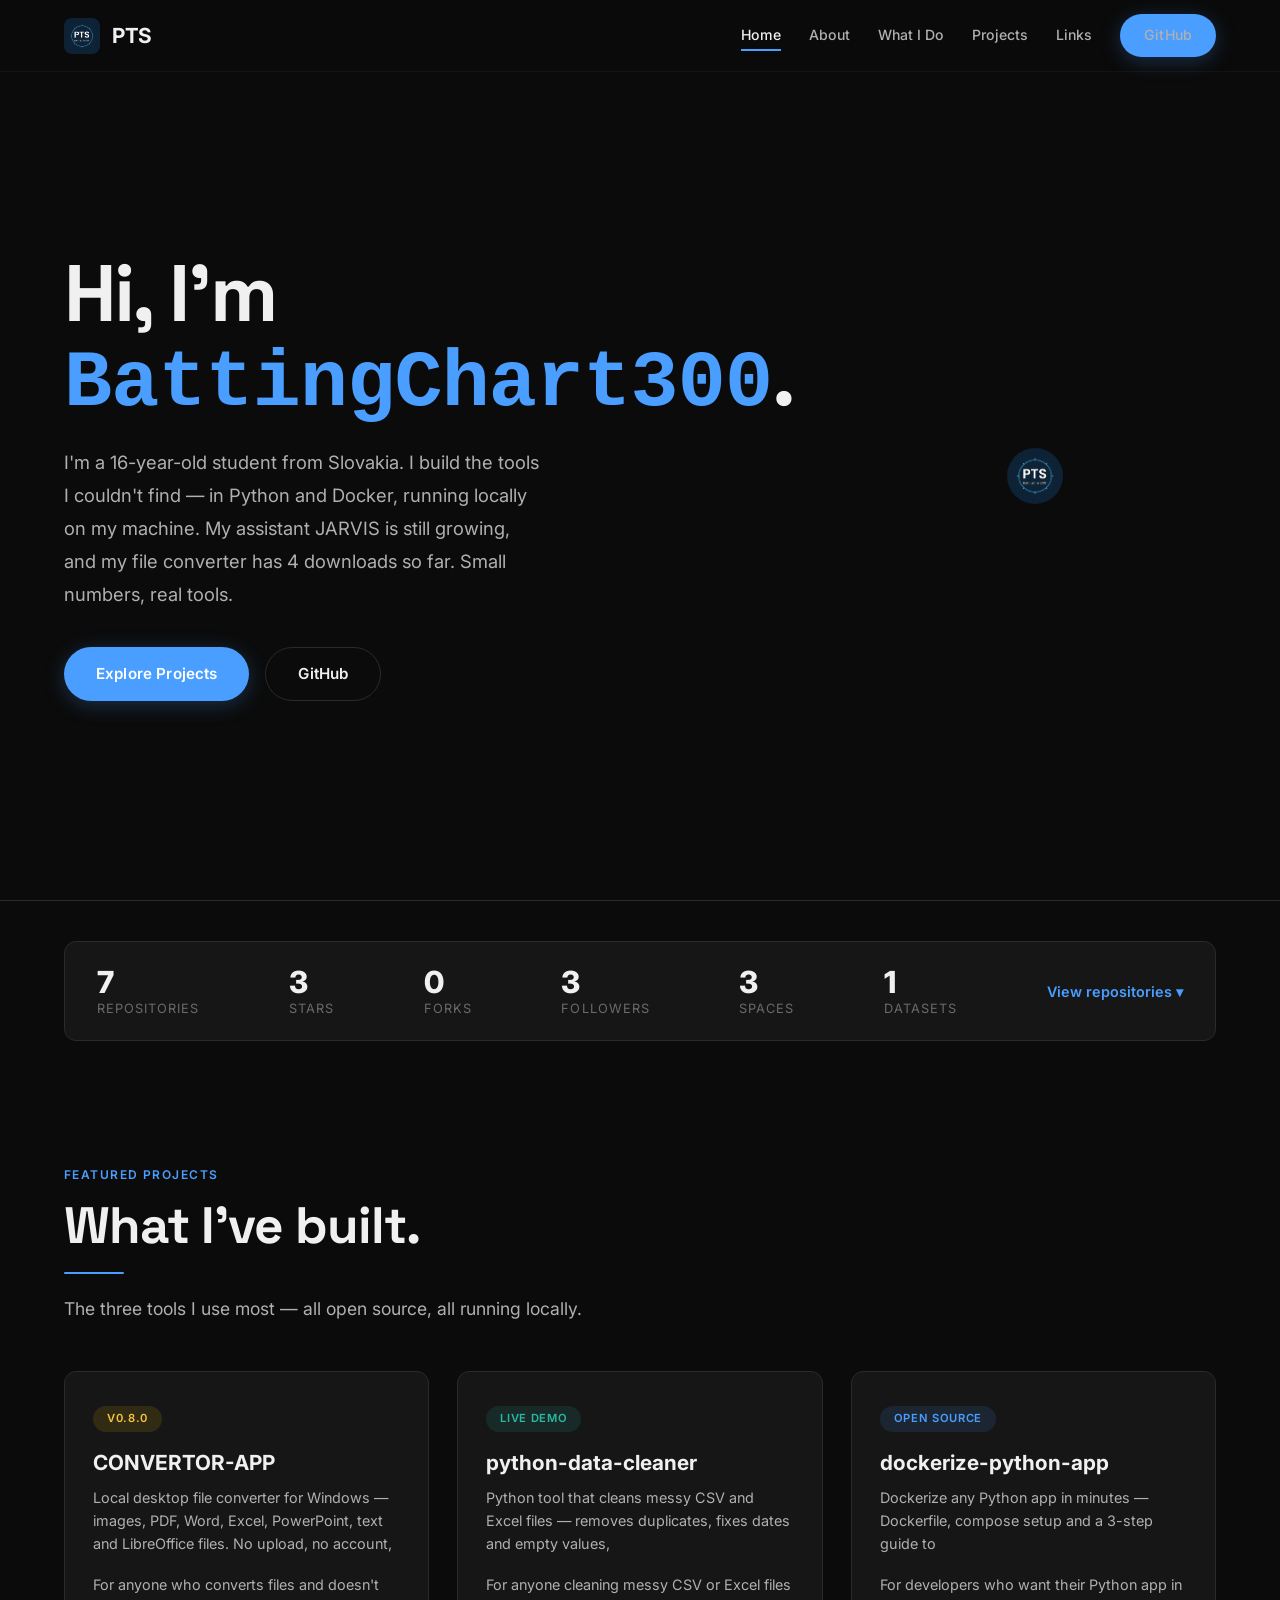
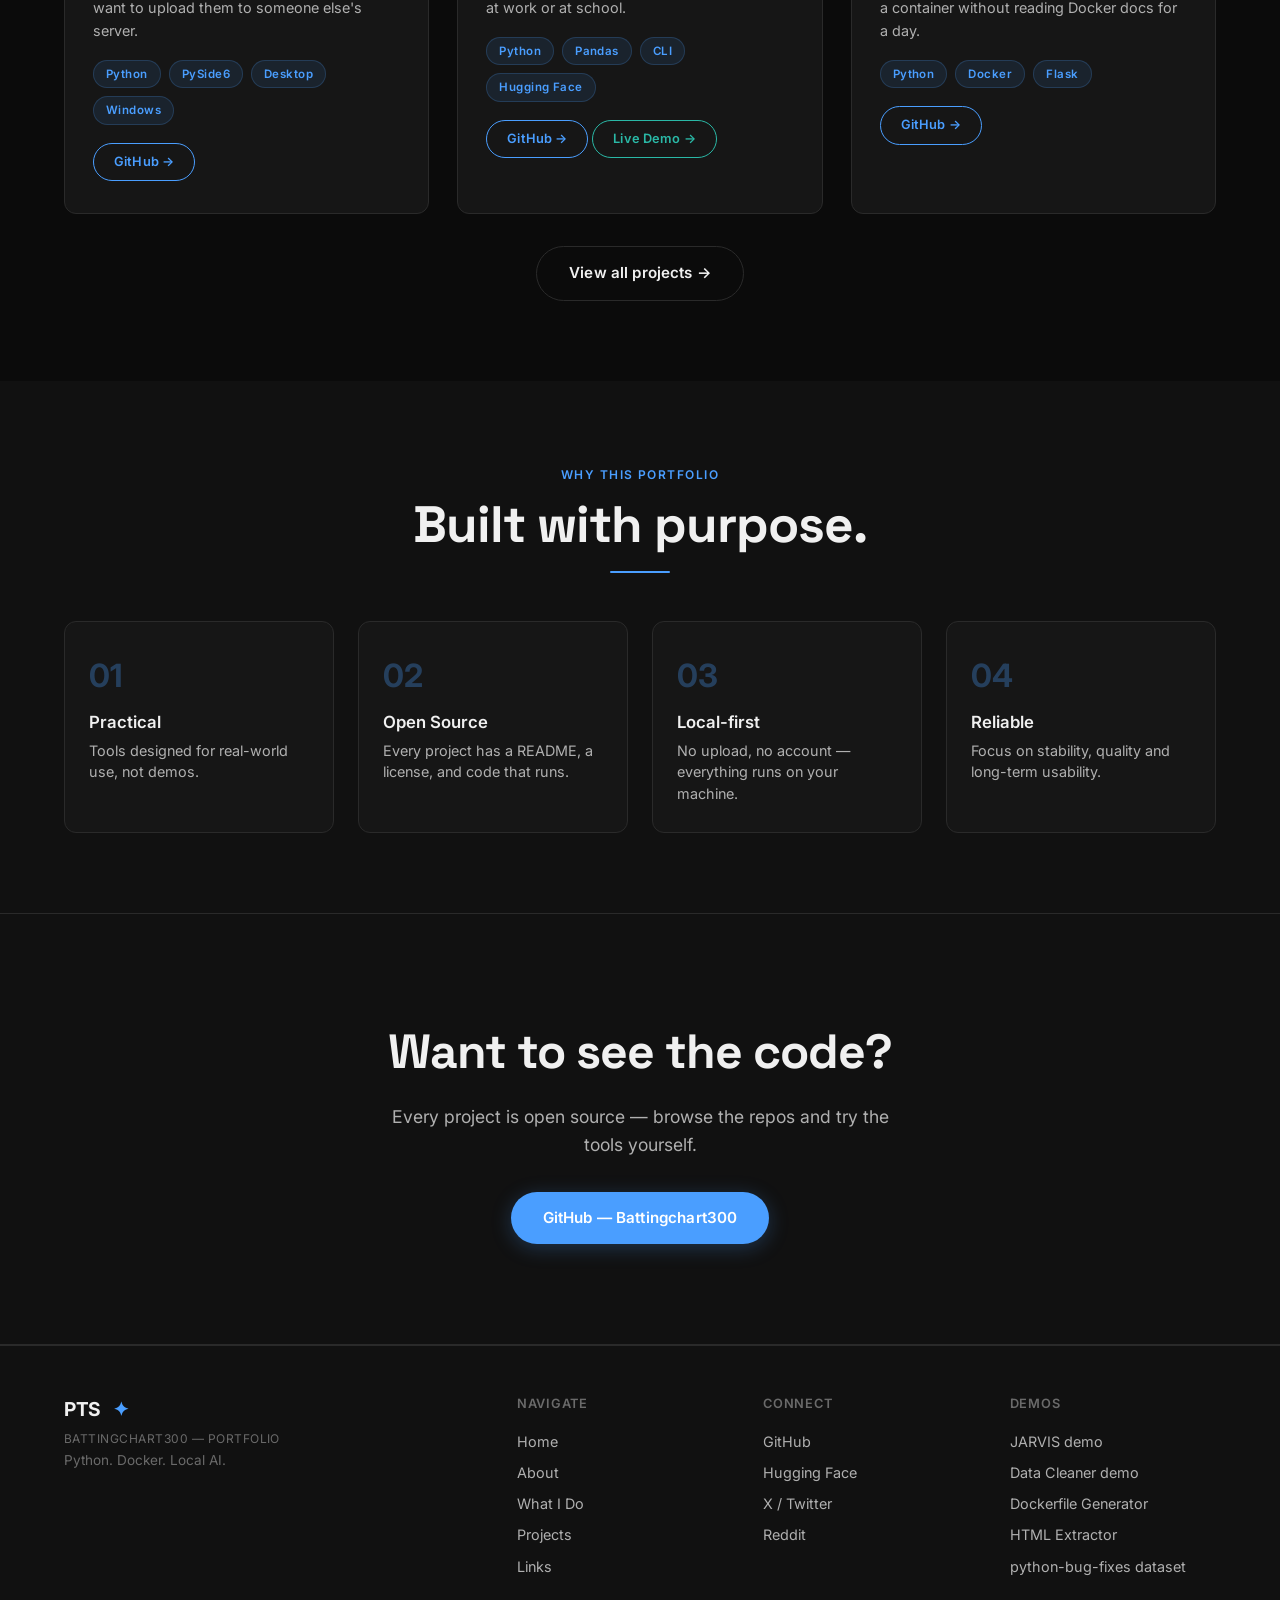
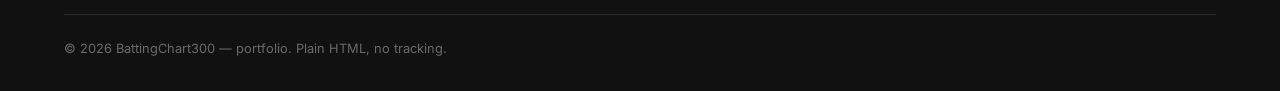
==== index.html @ 26b3bf8f "Responsive fixes: h1 word-wrap, 100svh hero, reduced-motion, noscript reveal fallback, dead CSS clea" ====
<!DOCTYPE html>
<html lang="en">
<head>
    <meta charset="UTF-8" />
    <meta name="viewport" content="width=device-width, initial-scale=1.0" />
    <title>BattingChart300 — Portfolio</title>
    <meta name="description" content="Portfolio of BattingChart300 — 16-year-old student from Slovakia building with Python, Docker and local AI." />
    <meta property="og:title" content="BattingChart300 — Portfolio" />
    <meta property="og:description" content="Portfolio of BattingChart300 — 16-year-old student from Slovakia building with Python, Docker and local AI." />
    <meta property="og:image" content="https://battingchart300.github.io/pts-profile-1000.png" />
    <meta property="og:type" content="website" />
    <meta property="og:url" content="https://battingchart300.github.io/" />
    <link rel="preconnect" href="https://fonts.googleapis.com" />
    <link rel="preconnect" href="https://fonts.gstatic.com" crossorigin />
    <link href="https://fonts.googleapis.com/css2?family=Inter:opsz,wght@14..32,300;14..32,400;14..32,500;14..32,600;14..32,700;14..32,800&family=Space+Grotesk:wght@500;600;700&display=swap" rel="stylesheet" />
    <link rel="stylesheet" href="style.css" />
    <link rel="icon" type="image/png" href="pts-profile-1000.png" />
    <noscript><style>.reveal{opacity:1 !important;transform:none !important}</style></noscript>
</head>
<body>
    <!-- ═══════════ HEADER ═══════════ -->
    <header class="header" id="header">
        <div class="header-inner">
            <a href="index.html" class="logo" aria-label="PTS Home">
                <img src="pts-profile-1000.png" alt="PTS logo" class="logo-img" />
                PTS
            </a>

            <nav class="nav" id="nav" role="navigation" aria-label="Main navigation">
                <a href="index.html" class="active" data-nav>Home</a>
                <a href="about.html" data-nav>About</a>
                <a href="what-i-do.html" data-nav>What I Do</a>
                <a href="projects.html" data-nav>Projects</a>
                <a href="links.html" data-nav>Links</a>
                <a href="https://github.com/Battingchart300" target="_blank" rel="noopener noreferrer" class="btn btn-primary btn-sm nav-cta">GitHub</a>
            </nav>

            <button class="hamburger" id="hamburger" aria-label="Toggle navigation menu" aria-expanded="false">
                <span></span>
                <span></span>
                <span></span>
            </button>
        </div>
    </header>

    <!-- ═══════════ HOME / HERO ═══════════ -->
    <section class="hero" id="home">
        <div class="container hero-grid">
            <div class="hero-content reveal">
                <h1>
                    Hi, I'm <span class="highlight">BattingChart300</span>.
                </h1>
                <p>
                    I'm a 16-year-old student from Slovakia. I build
                    the tools I couldn't find — in Python and Docker, running locally
                    on my machine. My assistant JARVIS is still growing, and my file
                    converter has 4 downloads so far. Small numbers, real tools.
                </p>
                <div class="hero-buttons">
                    <a href="projects.html" class="btn btn-primary">Explore Projects</a>
                    <a href="https://github.com/Battingchart300" target="_blank" rel="noopener noreferrer" class="btn btn-secondary">GitHub</a>
                </div>
            </div>

            <div class="hero-visual reveal reveal-delay-1">
                <img src="pts-profile-1000.png" alt="PTS — BattingChart300 profile picture" class="hero-logo" />
            </div>
        </div>
    </section>

    <!-- ═══════════ GITHUB STATS ═══════════ -->
    <section class="stats-section" id="github-stats">
        <div class="container">
            <button class="stats-strip reveal" id="stats-toggle" aria-expanded="false" aria-controls="stats-table-wrap">
                <span class="stat">
                    <span class="stat-num" id="stat-repos">7</span>
                    <span class="stat-label">Repositories</span>
                </span>
                <span class="stat">
                    <span class="stat-num" id="stat-stars">3</span>
                    <span class="stat-label">Stars</span>
                </span>
                <span class="stat">
                    <span class="stat-num" id="stat-forks">0</span>
                    <span class="stat-label">Forks</span>
                </span>
                <span class="stat">
                    <span class="stat-num" id="stat-followers">3</span>
                    <span class="stat-label">Followers</span>
                </span>
                <span class="stat">
                    <span class="stat-num" id="stat-spaces">3</span>
                    <span class="stat-label">Spaces</span>
                </span>
                <span class="stat">
                    <span class="stat-num" id="stat-datasets">1</span>
                    <span class="stat-label">Datasets</span>
                </span>
                <span class="stats-expand" id="stats-expand-label">View repositories ▾</span>
            </button>

            <div class="stats-table-wrap" id="stats-table-wrap" hidden>
                <table class="stats-table">
                    <thead>
                        <tr>
                            <th>Repository</th>
                            <th>Stars</th>
                            <th>Forks</th>
                            <th>Language</th>
                            <th>Updated</th>
                        </tr>
                    </thead>
                    <tbody id="stats-tbody">
                        <tr>
                            <td><a href="https://github.com/Battingchart300/CONVERTOR-APP" target="_blank" rel="noopener noreferrer">CONVERTOR-APP</a></td>
                            <td>1</td>
                            <td>0</td>
                            <td>Python</td>
                            <td>2026-11-16</td>
                        </tr>
                        <tr>
                            <td><a href="https://github.com/Battingchart300/dockerize-python-app" target="_blank" rel="noopener noreferrer">dockerize-python-app</a></td>
                            <td>1</td>
                            <td>0</td>
                            <td>Python</td>
                            <td>2026-11-12</td>
                        </tr>
                        <tr>
                            <td><a href="https://github.com/Battingchart300/python-data-cleaner" target="_blank" rel="noopener noreferrer">python-data-cleaner</a></td>
                            <td>1</td>
                            <td>0</td>
                            <td>Python</td>
                            <td>2026-11-12</td>
                        </tr>
                        <tr>
                            <td><a href="https://github.com/Battingchart300/Battingchart300" target="_blank" rel="noopener noreferrer">Battingchart300</a></td>
                            <td>0</td>
                            <td>0</td>
                            <td>—</td>
                            <td>2026-11-16</td>
                        </tr>
                        <tr>
                            <td><a href="https://github.com/Battingchart300/Battingchart300.github.io" target="_blank" rel="noopener noreferrer">Battingchart300.github.io</a></td>
                            <td>0</td>
                            <td>0</td>
                            <td>HTML</td>
                            <td>2026-11-16</td>
                        </tr>
                        <tr>
                            <td><a href="https://github.com/Battingchart300/python-automation-scripts" target="_blank" rel="noopener noreferrer">python-automation-scripts</a></td>
                            <td>0</td>
                            <td>0</td>
                            <td>Python</td>
                            <td>2026-11-16</td>
                        </tr>
                        <tr>
                            <td><a href="https://github.com/Battingchart300/python-bug-fixes" target="_blank" rel="noopener noreferrer">python-bug-fixes</a></td>
                            <td>0</td>
                            <td>0</td>
                            <td>—</td>
                            <td>2026-11-16</td>
                        </tr>
                    </tbody>
                </table>
                <p class="stats-note">Live data from GitHub and Hugging Face — refreshed on every visit. <a href="https://github.com/Battingchart300?tab=repositories" target="_blank" rel="noopener noreferrer">See all on GitHub →</a></p>
            </div>
        </div>
    </section>

    <!-- ═══════════ FEATURED PROJECTS ═══════════ -->
    <section id="featured-projects">
        <div class="container">
            <div class="section-header reveal">
                <span class="section-label">Featured Projects</span>
                <h2 class="section-title">What I've built.</h2>
                <div class="section-divider"></div>
                <p class="section-sub">The three tools I use most — all open source, all running locally.</p>
            </div>

            <div class="projects-grid">
                <div class="project-card reveal reveal-delay-1">
                    <span class="badge dev">v0.8.0</span>
                    <h3>CONVERTOR-APP</h3>
                    <p>
                        Local desktop file converter for Windows — images, PDF, Word, Excel,
                        PowerPoint, text and LibreOffice files. No upload, no account,
                                            </p>
                    <p class="project-for">For anyone who converts files and doesn't want to upload them to someone else's server.</p>
                    <div class="tech-tags">
                        <span class="tech-tag">Python</span>
                        <span class="tech-tag">PySide6</span>
                        <span class="tech-tag">Desktop</span>
                        <span class="tech-tag">Windows</span>
                    </div>
                    <a href="https://github.com/Battingchart300/CONVERTOR-APP" target="_blank" rel="noopener noreferrer" class="btn btn-outline-accent btn-sm">GitHub →</a>
                </div>
                <div class="project-card reveal reveal-delay-2">
                    <span class="badge demo">Live Demo</span>
                    <h3>python-data-cleaner</h3>
                    <p>
                        Python tool that cleans messy CSV and Excel files — removes duplicates,
                        fixes dates and empty values,                     </p>
                    <p class="project-for">For anyone cleaning messy CSV or Excel files at work or at school.</p>
                    <div class="tech-tags">
                        <span class="tech-tag">Python</span>
                        <span class="tech-tag">Pandas</span>
                        <span class="tech-tag">CLI</span>
                        <span class="tech-tag">Hugging Face</span>
                    </div>
                    <a href="https://github.com/Battingchart300/python-data-cleaner" target="_blank" rel="noopener noreferrer" class="btn btn-outline-accent btn-sm">GitHub →</a>
                    <a href="https://huggingface.co/spaces/Battingchart300/python-data-cleaner" target="_blank" rel="noopener noreferrer" class="btn btn-demo btn-sm">Live Demo →</a>
                </div>
                <div class="project-card reveal reveal-delay-3">
                    <span class="badge">Open Source</span>
                    <h3>dockerize-python-app</h3>
                    <p>
                        Dockerize any Python app in minutes — Dockerfile, compose setup
                        and a 3-step guide to                     </p>
                    <p class="project-for">For developers who want their Python app in a container without reading Docker docs for a day.</p>
                    <div class="tech-tags">
                        <span class="tech-tag">Python</span>
                        <span class="tech-tag">Docker</span>
                        <span class="tech-tag">Flask</span>
                    </div>
                    <a href="https://github.com/Battingchart300/dockerize-python-app" target="_blank" rel="noopener noreferrer" class="btn btn-outline-accent btn-sm">GitHub →</a>
                </div>
            </div>

            <div class="text-center" style="margin-top: 32px;">
                <a href="projects.html" class="btn btn-secondary reveal">View all projects →</a>
            </div>
        </div>
    </section>


    <!-- ═══════════ WHY THIS PORTFOLIO ═══════════ -->
    <section class="bg-elevated" id="why-pts">
        <div class="container">
            <div class="section-header text-center reveal">
                <span class="section-label">Why This Portfolio</span>
                <h2 class="section-title">Built with purpose.</h2>
                <div class="section-divider mx-auto"></div>
            </div>

            <div class="values-grid">
                <div class="value-item reveal reveal-delay-1">
                    <span class="num">01</span>
                    <h4>Practical</h4>
                    <p>Tools designed for real-world use, not demos.</p>
                </div>
                <div class="value-item reveal reveal-delay-2">
                    <span class="num">02</span>
                    <h4>Open Source</h4>
                    <p>Every project has a README, a license, and code that runs.</p>
                </div>
                <div class="value-item reveal reveal-delay-3">
                    <span class="num">03</span>
                    <h4>Local-first</h4>
                    <p>No upload, no account — everything runs on your machine.</p>
                </div>
                <div class="value-item reveal reveal-delay-4">
                    <span class="num">04</span>
                    <h4>Reliable</h4>
                    <p>Focus on stability, quality and long-term usability.</p>
                </div>
            </div>
        </div>
    </section>

    <!-- ═══════════ CTA ═══════════ -->
    <section class="cta-section">
        <div class="container">
            <div class="cta-inner reveal">
                <h2>Want to see the code?</h2>
                <p>Every project is open source — browse the repos and try the tools yourself.</p>
                <a href="https://github.com/Battingchart300" target="_blank" rel="noopener noreferrer" class="btn btn-primary">GitHub — Battingchart300</a>
            </div>
        </div>
    </section>

    <!-- ═══════════ FOOTER ═══════════ -->
    <footer class="footer">
        <div class="container">
            <div class="footer-grid">
                <div class="footer-brand">
                    <div class="logo">PTS <span>✦</span></div>
                    <div class="full-name">BattingChart300 — Portfolio</div>
                    <div class="tagline">Python. Docker. Local AI.</div>
                </div>
                <div class="footer-col">
                    <h5>Navigate</h5>
                    <a href="index.html">Home</a>
                    <a href="about.html">About</a>
                    <a href="what-i-do.html">What I Do</a>
                    <a href="projects.html">Projects</a>
                    <a href="links.html">Links</a>
                </div>
                <div class="footer-col">
                    <h5>Connect</h5>
                    <a href="https://github.com/Battingchart300" target="_blank" rel="noopener noreferrer">GitHub</a>
                    <a href="https://huggingface.co/Battingchart300" target="_blank" rel="noopener noreferrer">Hugging Face</a>
                    <a href="https://x.com/BattingChart300" target="_blank" rel="noopener noreferrer">X / Twitter</a>
                    <a href="https://www.reddit.com/user/BattingChart300/" target="_blank" rel="noopener noreferrer">Reddit</a>
                </div>
                <div class="footer-col">
                    <h5>Demos</h5>
                    <a href="https://huggingface.co/spaces/Battingchart300/jarvis-PTS-comporatione-demo" target="_blank" rel="noopener noreferrer">JARVIS demo</a>
                    <a href="https://huggingface.co/spaces/Battingchart300/python-data-cleaner" target="_blank" rel="noopener noreferrer">Data Cleaner demo</a>
                    <a href="https://huggingface.co/spaces/Battingchart300/dockerfile-generator" target="_blank" rel="noopener noreferrer">Dockerfile Generator</a>
                    <a href="https://huggingface.co/spaces/Battingchart300/html-extractor" target="_blank" rel="noopener noreferrer">HTML Extractor</a>
                    <a href="https://huggingface.co/datasets/Battingchart300/python-bug-fixes" target="_blank" rel="noopener noreferrer">python-bug-fixes dataset</a>
                </div>
            </div>
            <div class="footer-bottom">
                <span>&copy; 2026 BattingChart300 — portfolio. Plain HTML, no tracking.</span>
            </div>
        </div>
    </footer>

    <script src="script.js"></script>
</body>
</html>
---- style.css ----
/* ───────────── RESET & BASE ───────────── */
*,
*::before,
*::after {
    margin: 0;
    padding: 0;
    box-sizing: border-box;
}

:root {
    --bg-primary: #0b0b0b;
    --bg-secondary: #111111;
    --bg-card: #161616;
    --bg-card-hover: #1c1c1c;
    --bg-elevated: #1e1e1e;
    --border-subtle: #2a2a2a;
    --text-primary: #f0f0f0;
    --text-secondary: #b0b0b0;
    --text-muted: #6a6a6a;
    --accent: #4a9eff;
    --accent-dim: #1a3a6a;
    --accent-demo: #2AB8A6;
    --accent-glow: rgba(74, 158, 255, 0.08);
    --radius: 12px;
    --radius-lg: 20px;
    --transition: 0.35s cubic-bezier(0.25, 0.46, 0.45, 0.94);
    --font: 'Inter', -apple-system, BlinkMacSystemFont, 'Segoe UI', sans-serif;
    --font-display: 'Space Grotesk', 'Inter', -apple-system, BlinkMacSystemFont, 'Segoe UI', sans-serif;
    --font-mono: 'JetBrains Mono', ui-monospace, 'SF Mono', Menlo, Consolas, monospace;
    --max-width: 1200px;
    --header-height: 72px;
}

html {
    scroll-behavior: smooth;
    -webkit-font-smoothing: antialiased;
    -moz-osx-font-smoothing: grayscale;
}

body {
    font-family: var(--font);
    background-color: var(--bg-primary);
    color: var(--text-primary);
    line-height: 1.6;
    overflow-x: hidden;
}

a {
    color: var(--text-primary);
    text-decoration: none;
    transition: color var(--transition);
}

a:hover {
    color: var(--accent);
}

img {
    max-width: 100%;
    display: block;
}

h1,
h2 {
    font-family: var(--font-display);
}

.container {
    max-width: var(--max-width);
    margin: 0 auto;
    padding: 0 24px;
}

/* ───────────── SCROLLBAR ───────────── */
::-webkit-scrollbar {
    width: 6px;
    height: 6px;
}
::-webkit-scrollbar-track {
    background: var(--bg-primary);
}
::-webkit-scrollbar-thumb {
    background: var(--border-subtle);
    border-radius: 10px;
}
::-webkit-scrollbar-thumb:hover {
    background: var(--accent);
}

/* ───────────── UTILITY ───────────── */
.section-label {
    font-size: 0.75rem;
    font-weight: 600;
    letter-spacing: 0.12em;
    text-transform: uppercase;
    color: var(--accent);
    margin-bottom: 12px;
    display: inline-block;
}

.section-title {
    font-size: clamp(2rem, 4vw, 3.2rem);
    font-weight: 700;
    line-height: 1.15;
    letter-spacing: -0.02em;
    margin-bottom: 16px;
}

.section-sub {
    font-size: 1.1rem;
    color: var(--text-secondary);
    max-width: 640px;
    line-height: 1.7;
}

.text-center {
    text-align: center;
}
.mx-auto {
    margin-left: auto;
    margin-right: auto;
}

/* ───────────── BUTTONS ───────────── */
.btn {
    display: inline-flex;
    align-items: center;
    justify-content: center;
    padding: 14px 32px;
    border-radius: 50px;
    font-family: var(--font);
    font-size: 0.95rem;
    font-weight: 600;
    border: none;
    cursor: pointer;
    transition: all var(--transition);
    text-decoration: none;
    gap: 8px;
    letter-spacing: 0.01em;
}

.btn-primary {
    background: var(--accent);
    color: #fff;
    box-shadow: 0 4px 20px rgba(74, 158, 255, 0.25);
}
.btn-primary:hover {
    background: #3a8aee;
    transform: translateY(-2px);
    box-shadow: 0 8px 30px rgba(74, 158, 255, 0.35);
    color: #fff;
}

.btn-secondary {
    background: transparent;
    color: var(--text-primary);
    border: 1.5px solid var(--border-subtle);
}
.btn-secondary:hover {
    background: rgba(255, 255, 255, 0.04);
    border-color: var(--text-secondary);
    transform: translateY(-2px);
    color: var(--text-primary);
}

.btn-demo {
    background: transparent;
    color: var(--accent-demo);
    border: 1.5px solid var(--accent-demo);
}
.btn-demo:hover {
    background: var(--accent-demo);
    color: #fff;
    transform: translateY(-2px);
}
.btn-outline-accent {
    background: transparent;
    color: var(--accent);
    border: 1.5px solid var(--accent);
}
.btn-outline-accent:hover {
    background: var(--accent);
    color: #fff;
    transform: translateY(-2px);
}

.btn-sm {
    padding: 10px 24px;
    font-size: 0.85rem;
}

/* ───────────── HEADER / NAV ───────────── */
.header {
    position: fixed;
    top: 0;
    left: 0;
    width: 100%;
    height: var(--header-height);
    z-index: 1000;
    background: rgba(11, 11, 11, 0.85);
    backdrop-filter: blur(16px) saturate(1.2);
    border-bottom: 1px solid rgba(255, 255, 255, 0.04);
    transition: background var(--transition), border-color var(--transition);
}

.header-inner {
    display: flex;
    align-items: center;
    justify-content: space-between;
    height: 100%;
    max-width: var(--max-width);
    margin: 0 auto;
    padding: 0 24px;
}

.logo {
    display: flex;
    align-items: center;
    gap: 12px;
    font-weight: 700;
    font-size: 1.3rem;
    letter-spacing: -0.02em;
}
.logo span {
    color: var(--accent);
}
.logo-sub {
    font-size: 0.65rem;
    font-weight: 400;
    color: var(--text-muted);
    letter-spacing: 0.06em;
    text-transform: uppercase;
    display: none;
}
@media (min-width: 600px) {
    .logo-sub {
        display: inline;
    }
}

.nav {
    display: flex;
    align-items: center;
    gap: 28px;
}
.nav a {
    font-size: 0.88rem;
    font-weight: 500;
    color: var(--text-secondary);
    transition: color var(--transition);
    position: relative;
}
.nav a::after {
    content: '';
    position: absolute;
    bottom: -4px;
    left: 0;
    width: 0;
    height: 2px;
    background: var(--accent);
    transition: width var(--transition);
}
.nav a:hover {
    color: var(--text-primary);
}
.nav a:hover::after {
    width: 100%;
}
.nav a.active {
    color: var(--text-primary);
}
.nav a.active::after {
    width: 100%;
}

.nav-cta {
    display: none;
}
@media (min-width: 768px) {
    .nav-cta {
        display: inline-flex;
    }
}

.hamburger {
    display: none;
    flex-direction: column;
    gap: 5px;
    background: none;
    border: none;
    cursor: pointer;
    padding: 4px;
}
.hamburger span {
    width: 26px;
    height: 2px;
    background: var(--text-primary);
    border-radius: 4px;
    transition: all var(--transition);
    transform-origin: center;
}
.hamburger.open span:nth-child(1) {
    transform: rotate(45deg) translate(5px, 5px);
}
.hamburger.open span:nth-child(2) {
    opacity: 0;
}
.hamburger.open span:nth-child(3) {
    transform: rotate(-45deg) translate(5px, -5px);
}

@media (max-width: 767px) {
    .hamburger {
        display: flex;
    }
    .nav {
        position: fixed;
        top: var(--header-height);
        left: 0;
        width: 100%;
        flex-direction: column;
        align-items: center;
        gap: 20px;
        padding: 32px 24px 40px;
        background: rgba(11, 11, 11, 0.97);
        backdrop-filter: blur(20px);
        border-bottom: 1px solid var(--border-subtle);
        transform: translateY(-120%);
        transition: transform 0.4s cubic-bezier(0.25, 0.46, 0.45, 0.94);
        pointer-events: none;
    }
    .nav.open {
        transform: translateY(0);
        pointer-events: all;
    }
    .nav a {
        font-size: 1.1rem;
    }
    .nav-cta {
        display: inline-flex;
        margin-top: 8px;
    }
}

/* ───────────── HERO ───────────── */
.hero {
    padding: calc(var(--header-height) + 60px) 0 80px;
    min-height: 100vh;
    min-height: 100svh;
    display: flex;
    align-items: center;
    position: relative;
    overflow: hidden;
}

.hero-grid {
    display: grid;
    grid-template-columns: 1fr 1fr;
    gap: 60px;
    align-items: center;
}

.hero-content h1 {
    font-size: clamp(2.8rem, 7vw, 5rem);
    font-weight: 800;
    line-height: 1.05;
    letter-spacing: -0.03em;
    margin-bottom: 20px;
    overflow-wrap: break-word;
}
.hero-content h1 .highlight {
    color: var(--accent);
    font-family: var(--font-mono);
    letter-spacing: -0.01em;
}
.hero-content p {
    font-size: 1.15rem;
    color: var(--text-secondary);
    max-width: 480px;
    line-height: 1.8;
    margin-bottom: 36px;
}
.hero-buttons {
    display: flex;
    flex-wrap: wrap;
    gap: 16px;
}

.hero-visual {
    display: flex;
    align-items: center;
    justify-content: center;
    position: relative;
}

@media (max-width: 900px) {
    .hero-grid {
        grid-template-columns: 1fr;
        gap: 40px;
    }
    .hero-content {
        text-align: center;
    }
    .hero-content p {
        margin-left: auto;
        margin-right: auto;
    }
    .hero-buttons {
        justify-content: center;
    }
    .hero-visual {
        order: -1;
    }
}

@media (max-width: 480px) {
    .hero {
        padding-top: calc(var(--header-height) + 40px);
        min-height: auto;
    }
    .hero-buttons .btn {
        width: 100%;
        justify-content: center;
    }
}

/* ───────────── SECTIONS COMMON ───────────── */
section {
    padding: 80px 0;
}

.section-header {
    margin-bottom: 48px;
}
.section-header .section-title {
    margin-bottom: 12px;
}

.section-divider {
    width: 60px;
    height: 2px;
    background: var(--accent);
    margin: 16px 0 20px;
    border-radius: 4px;
}
.text-center .section-divider {
    margin: 16px auto 20px;
}

/* ───────────── WHAT WE DO ───────────── */
.services-grid {
    display: grid;
    grid-template-columns: repeat(auto-fit, minmax(240px, 1fr));
    gap: 24px;
}

.service-card {
    background: var(--bg-card);
    border-radius: var(--radius);
    padding: 32px 28px;
    border: 1px solid var(--border-subtle);
    transition: all var(--transition);
    cursor: default;
    position: relative;
    overflow: hidden;
}
.service-card::before {
    content: '';
    position: absolute;
    top: 0;
    left: 0;
    width: 100%;
    height: 2px;
    background: var(--accent);
    opacity: 0;
    transition: opacity var(--transition);
}
.service-card:hover {
    background: var(--bg-card-hover);
    border-color: var(--accent);
    transform: translateY(-4px);
}
.service-card:hover::before {
    opacity: 1;
}

.service-card .icon {
    font-size: 1.8rem;
    margin-bottom: 16px;
    display: block;
}
.service-card h3 {
    font-size: 1.1rem;
    font-weight: 600;
    margin-bottom: 8px;
}
.service-card p {
    font-size: 0.9rem;
    color: var(--text-secondary);
    line-height: 1.6;
    margin-bottom: 16px;
}
.service-card .learn-link {
    font-size: 0.85rem;
    font-weight: 500;
    color: var(--accent);
    display: inline-flex;
    align-items: center;
    gap: 6px;
    transition: gap var(--transition);
}
.service-card .learn-link:hover {
    gap: 12px;
    color: #6ab0ff;
}

/* ───────────── FEATURED PROJECTS ───────────── */
.projects-grid {
    display: grid;
    grid-template-columns: repeat(auto-fit, minmax(280px, 1fr));
    gap: 28px;
}

.project-card {
    background: var(--bg-card);
    border-radius: var(--radius);
    padding: 32px 28px;
    border: 1px solid var(--border-subtle);
    transition: all var(--transition);
    cursor: default;
}
.project-card:hover {
    background: var(--bg-card-hover);
    border-color: rgba(74, 158, 255, 0.2);
    transform: translateY(-4px);
}

.project-card .badge {
    display: inline-block;
    font-size: 0.7rem;
    font-weight: 600;
    letter-spacing: 0.06em;
    text-transform: uppercase;
    padding: 4px 14px;
    border-radius: 50px;
    background: rgba(74, 158, 255, 0.12);
    color: var(--accent);
    margin-bottom: 14px;
}
.project-card .badge.dev {
    background: rgba(255, 193, 7, 0.12);
    color: #f5c542;
}
.project-card .badge.demo {
    background: rgba(42, 184, 166, 0.12);
    color: var(--accent-demo);
}
.project-card h3 {
    font-size: 1.3rem;
    font-weight: 700;
    margin-bottom: 6px;
}
.project-card .project-category {
    font-size: 0.8rem;
    color: var(--text-muted);
    margin-bottom: 10px;
}
.project-card p {
    font-size: 0.9rem;
    color: var(--text-secondary);
    line-height: 1.6;
    margin-bottom: 18px;
}
.project-card .btn {
    padding: 8px 20px;
    font-size: 0.8rem;
}

/* ───────────── WHY PTS ───────────── */
.values-grid {
    display: grid;
    grid-template-columns: repeat(auto-fit, minmax(200px, 1fr));
    gap: 24px;
}

.value-item {
    background: var(--bg-card);
    border-radius: var(--radius);
    padding: 28px 24px;
    border: 1px solid var(--border-subtle);
    transition: all var(--transition);
}
.value-item:hover {
    border-color: rgba(74, 158, 255, 0.15);
    background: var(--bg-card-hover);
}
.value-item .num {
    font-size: 2rem;
    font-weight: 700;
    color: var(--accent);
    opacity: 0.3;
    margin-bottom: 8px;
    display: block;
}
.value-item h4 {
    font-size: 1.05rem;
    font-weight: 600;
    margin-bottom: 4px;
}
.value-item p {
    font-size: 0.9rem;
    color: var(--text-secondary);
    line-height: 1.5;
}

/* ───────────── CTA ───────────── */
.cta-section {
    background: var(--bg-secondary);
    border-top: 1px solid var(--border-subtle);
    border-bottom: 1px solid var(--border-subtle);
}
.cta-inner {
    display: flex;
    flex-direction: column;
    align-items: center;
    text-align: center;
    padding: 20px 0;
}
.cta-inner h2 {
    font-size: clamp(2rem, 4vw, 3rem);
    font-weight: 700;
    letter-spacing: -0.02em;
    margin-bottom: 12px;
}
.cta-inner p {
    font-size: 1.1rem;
    color: var(--text-secondary);
    max-width: 500px;
    margin-bottom: 32px;
}

/* ───────────── ABOUT PAGE ───────────── */
.about-grid {
    display: grid;
    grid-template-columns: 1fr 1fr;
    gap: 48px;
    margin-top: 16px;
}
.about-grid .content p {
    color: var(--text-secondary);
    line-height: 1.8;
    margin-bottom: 16px;
}

.about-values-grid {
    display: grid;
    grid-template-columns: repeat(auto-fit, minmax(140px, 1fr));
    gap: 16px;
    margin-top: 12px;
}
.about-value {
    background: var(--bg-card);
    border-radius: var(--radius);
    padding: 18px 20px;
    border: 1px solid var(--border-subtle);
    text-align: center;
}
.about-value h5 {
    font-size: 0.9rem;
    font-weight: 600;
}
.about-value p {
    font-size: 0.8rem;
    color: var(--text-secondary);
    margin-top: 4px;
}

.team-placeholder {
    display: grid;
    grid-template-columns: repeat(auto-fit, minmax(200px, 1fr));
    gap: 24px;
    margin-top: 20px;
}
.team-card {
    background: var(--bg-card);
    border-radius: var(--radius);
    padding: 24px;
    border: 1px solid var(--border-subtle);
    text-align: center;
}
.team-card .avatar {
    width: 72px;
    height: 72px;
    border-radius: 50%;
    background: var(--bg-elevated);
    border: 2px solid var(--border-subtle);
    margin: 0 auto 12px;
    display: flex;
    align-items: center;
    justify-content: center;
    font-size: 1.8rem;
    font-weight: 300;
    color: var(--text-muted);
}
.team-card h4 {
    font-size: 1rem;
    font-weight: 600;
}
.team-card .role {
    font-size: 0.8rem;
    color: var(--text-muted);
}

@media (max-width: 768px) {
    .about-grid {
        grid-template-columns: 1fr;
        gap: 32px;
    }
}

/* ───────────── SERVICES PAGE ───────────── */
.service-detail-grid {
    display: grid;
    grid-template-columns: 1fr 1fr;
    gap: 28px;
}
.service-detail-card {
    background: var(--bg-card);
    border-radius: var(--radius);
    padding: 32px 28px;
    border: 1px solid var(--border-subtle);
    transition: all var(--transition);
}
.service-detail-card:hover {
    border-color: rgba(74, 158, 255, 0.15);
    background: var(--bg-card-hover);
}
.service-detail-card .icon {
    font-size: 1.6rem;
    margin-bottom: 12px;
    display: block;
}
.service-detail-card h3 {
    font-size: 1.1rem;
    font-weight: 600;
    margin-bottom: 6px;
}
.service-detail-card p {
    font-size: 0.9rem;
    color: var(--text-secondary);
    line-height: 1.6;
    margin-bottom: 12px;
}
.service-detail-card ul {
    list-style: none;
    padding: 0;
    margin-bottom: 18px;
}
.service-detail-card ul li {
    font-size: 0.85rem;
    color: var(--text-secondary);
    padding: 2px 0;
    padding-left: 20px;
    position: relative;
}
.service-detail-card ul li::before {
    content: '▹';
    position: absolute;
    left: 0;
    color: var(--accent);
    font-size: 0.8rem;
}

@media (max-width: 768px) {
    .service-detail-grid {
        grid-template-columns: 1fr;
    }
}

/* ───────────── PROJECTS PAGE ───────────── */
.projects-page-grid {
    display: grid;
    grid-template-columns: repeat(auto-fit, minmax(280px, 1fr));
    gap: 28px;
}

/* ───────────── CONTACT ───────────── */
.contact-section {
    padding: 60px 0 80px;
}
.contact-box {
    max-width: 580px;
    margin: 0 auto;
    background: var(--bg-card);
    border-radius: var(--radius-lg);
    padding: 48px 40px;
    border: 1px solid var(--border-subtle);
    text-align: center;
}
.contact-box .icon-big {
    font-size: 2.8rem;
    margin-bottom: 16px;
    display: block;
}
.contact-box h2 {
    font-size: 1.8rem;
    font-weight: 700;
    margin-bottom: 8px;
}
.contact-box p {
    color: var(--text-secondary);
    margin-bottom: 24px;
    font-size: 1rem;
}
.contact-box .email-display {
    font-size: 1.1rem;
    font-weight: 500;
    color: var(--text-primary);
    padding: 12px 20px;
    background: var(--bg-elevated);
    border-radius: var(--radius);
    border: 1px solid var(--border-subtle);
    display: inline-block;
    margin-bottom: 24px;
    word-break: break-all;
}
.contact-box .btn {
    min-width: 200px;
}

@media (max-width: 480px) {
    .contact-box {
        padding: 32px 20px;
    }
    .contact-box .email-display {
        font-size: 0.9rem;
        padding: 10px 16px;
    }
}

/* ───────────── FOOTER ───────────── */
.footer {
    background: var(--bg-secondary);
    border-top: 1px solid var(--border-subtle);
    padding: 48px 0 32px;
}
.footer-grid {
    display: grid;
    grid-template-columns: 2fr 1fr 1fr 1fr;
    gap: 40px;
    margin-bottom: 32px;
}
.footer-brand .logo {
    font-size: 1.2rem;
    margin-bottom: 4px;
}
.footer-brand .tagline {
    font-size: 0.85rem;
    color: var(--text-muted);
    margin-top: 2px;
}
.footer-brand .full-name {
    font-size: 0.75rem;
    color: var(--text-muted);
    letter-spacing: 0.04em;
    text-transform: uppercase;
    margin-top: 4px;
}
.footer-col h5 {
    font-size: 0.8rem;
    font-weight: 600;
    text-transform: uppercase;
    letter-spacing: 0.06em;
    color: var(--text-muted);
    margin-bottom: 12px;
}
.footer-col a {
    display: block;
    font-size: 0.9rem;
    color: var(--text-secondary);
    padding: 4px 0;
    transition: color var(--transition);
}
.footer-col a:hover {
    color: var(--text-primary);
}
.footer-col .email-link {
    color: var(--accent);
}
.footer-col .email-link:hover {
    color: #6ab0ff;
}

.footer-bottom {
    border-top: 1px solid var(--border-subtle);
    padding-top: 24px;
    display: flex;
    justify-content: space-between;
    align-items: center;
    flex-wrap: wrap;
    gap: 12px;
    font-size: 0.8rem;
    color: var(--text-muted);
}
.footer-bottom .legal-links {
    display: flex;
    gap: 20px;
}
.footer-bottom .legal-links a {
    color: var(--text-muted);
    font-size: 0.75rem;
    transition: color var(--transition);
}
.footer-bottom .legal-links a:hover {
    color: var(--text-secondary);
}

@media (max-width: 768px) {
    .footer-grid {
        grid-template-columns: 1fr 1fr;
        gap: 28px;
    }
    .footer-brand {
        grid-column: 1 / -1;
    }
}
@media (max-width: 480px) {
    .footer-grid {
        grid-template-columns: 1fr;
    }
    .footer-bottom {
        flex-direction: column;
        text-align: center;
    }
    .footer-bottom .legal-links {
        flex-wrap: wrap;
        justify-content: center;
    }
}

/* ───────────── SCROLL REVEAL ───────────── */
.reveal {
    opacity: 0;
    transform: translateY(30px);
    transition: opacity 0.7s ease, transform 0.7s ease;
}
.reveal.visible {
    opacity: 1;
    transform: translateY(0);
}
.reveal-delay-1 {
    transition-delay: 0.08s;
}
.reveal-delay-2 {
    transition-delay: 0.16s;
}
.reveal-delay-3 {
    transition-delay: 0.24s;
}
.reveal-delay-4 {
    transition-delay: 0.32s;
}

/* ───────────── MISC ───────────── */
.bg-elevated {
    background: var(--bg-secondary);
}

.inline-icon {
    display: inline-block;
    margin-right: 6px;
}

/* ───────────── RESPONSIVE FINE-TUNE ───────────── */
@media (max-width: 600px) {
    section {
        padding: 56px 0;
    }
    .section-header {
        margin-bottom: 32px;
    }
    .projects-grid,
    .services-grid,
    .values-grid {
        grid-template-columns: 1fr;
    }
    .projects-page-grid {
        grid-template-columns: 1fr;
    }
    .service-detail-grid {
        grid-template-columns: 1fr;
    }
    .about-values-grid {
        grid-template-columns: 1fr 1fr;
    }
    .team-placeholder {
        grid-template-columns: 1fr;
    }
}
/* ─── PTS profile logo ─── */
.logo-img {
    width: 36px;
    height: 36px;
    border-radius: 8px;
    flex-shrink: 0;
}
.hero-logo {
    width: 56px;
    height: 56px;
    border-radius: 50%;
}
.team-card .avatar-img {
    width: 72px;
    height: 72px;
    border-radius: 50%;
    object-fit: cover;
    margin: 0 auto 12px;
    display: block;
    border: 2px solid var(--border-subtle);
}
/* ───────────── REDUCED MOTION ───────────── */
@media (prefers-reduced-motion: reduce) {
    .reveal {
        opacity: 1;
        transform: none;
        transition: none;
    }
    * {
        animation: none !important;
        transition-duration: 0.01ms !important;
    }
}

/* ───────────── GITHUB STATS ───────────── */
.stats-section {
    padding: 40px 0;
    border-top: 1px solid var(--border-subtle);
}
.stats-strip {
    width: 100%;
    display: flex;
    align-items: center;
    justify-content: space-between;
    flex-wrap: wrap;
    gap: 16px 32px;
    background: var(--bg-card);
    border: 1px solid var(--border-subtle);
    border-radius: var(--radius);
    padding: 24px 32px;
    cursor: pointer;
    font-family: var(--font);
    color: var(--text-primary);
    transition: border-color var(--transition), background var(--transition);
}
.stats-strip:hover {
    border-color: rgba(74, 158, 255, 0.35);
    background: var(--bg-card-hover);
}
.stats-strip .stat {
    display: flex;
    flex-direction: column;
    align-items: flex-start;
    gap: 2px;
}
.stat-num {
    font-size: 1.9rem;
    font-weight: 800;
    line-height: 1.1;
    letter-spacing: -0.02em;
}
.stat-label {
    font-size: 0.8rem;
    color: var(--text-muted);
    text-transform: uppercase;
    letter-spacing: 0.08em;
}
.stats-expand {
    font-size: 0.9rem;
    font-weight: 600;
    color: var(--accent);
    white-space: nowrap;
}
.stats-table-wrap {
    margin-top: 16px;
    background: var(--bg-card);
    border: 1px solid var(--border-subtle);
    border-radius: var(--radius);
    overflow-x: auto;
}
.stats-table {
    width: 100%;
    border-collapse: collapse;
    font-size: 0.92rem;
}
.stats-table th,
.stats-table td {
    padding: 12px 20px;
    text-align: left;
    border-bottom: 1px solid var(--border-subtle);
    white-space: nowrap;
}
.stats-table th {
    font-size: 0.75rem;
    text-transform: uppercase;
    letter-spacing: 0.08em;
    color: var(--text-muted);
}
.stats-table tbody tr:last-child td {
    border-bottom: none;
}
.stats-table tbody tr {
    transition: background var(--transition);
}
.stats-table tbody tr:hover {
    background: var(--bg-card-hover);
}
.stats-table td a {
    font-weight: 600;
}
.stats-note {
    padding: 14px 20px;
    font-size: 0.82rem;
    color: var(--text-muted);
    border-top: 1px solid var(--border-subtle);
}
.stats-note a {
    color: var(--accent);
}
@media (max-width: 600px) {
    .stats-strip {
        padding: 20px;
    }
    .stat-num {
        font-size: 1.5rem;
    }
}

/* ───────────── TECH TAGS ───────────── */
.tech-tags {
    display: flex;
    flex-wrap: wrap;
    gap: 8px;
    margin-bottom: 18px;
}
.tech-tag {
    font-size: 0.72rem;
    font-weight: 600;
    letter-spacing: 0.04em;
    padding: 4px 12px;
    border-radius: 50px;
    background: rgba(74, 158, 255, 0.1);
    color: var(--accent);
    border: 1px solid rgba(74, 158, 255, 0.2);
}
.project-for {
    font-size: 0.92rem;
    color: var(--text-muted);
    margin-bottom: 12px;
}
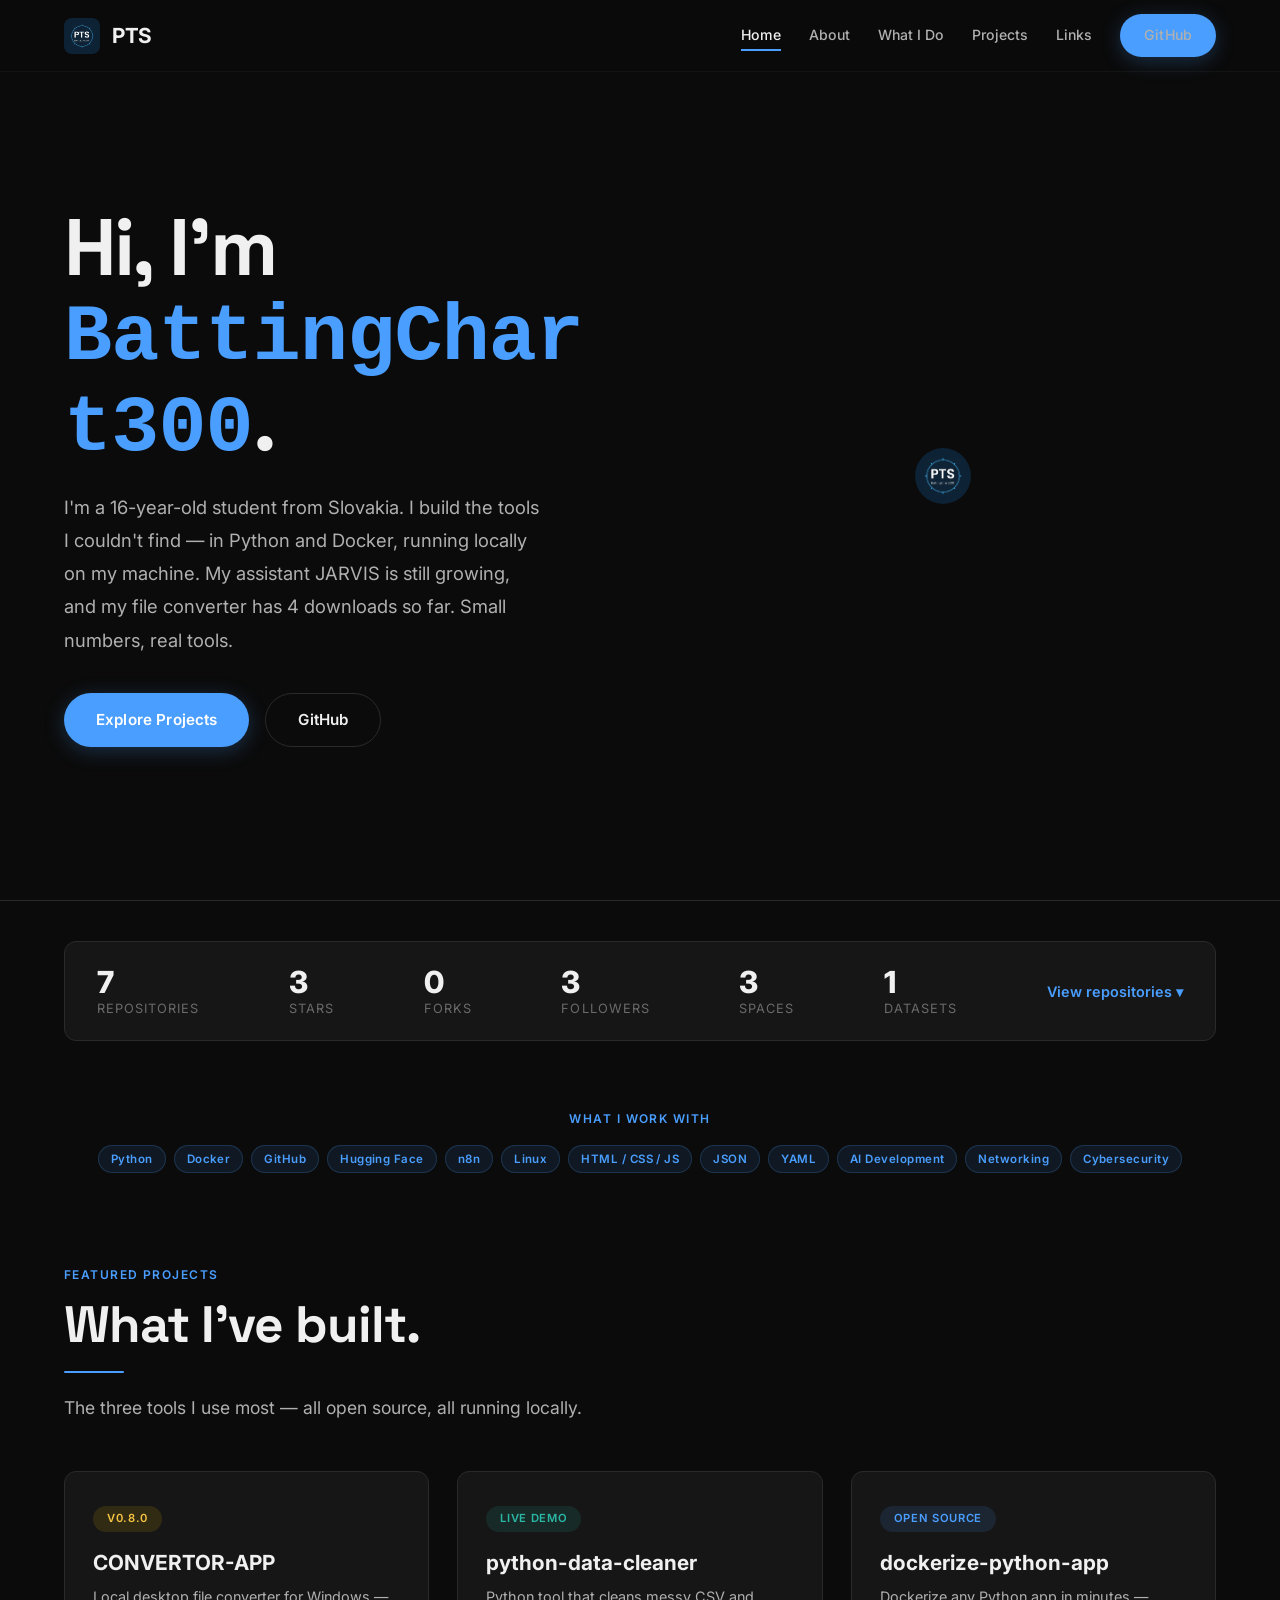
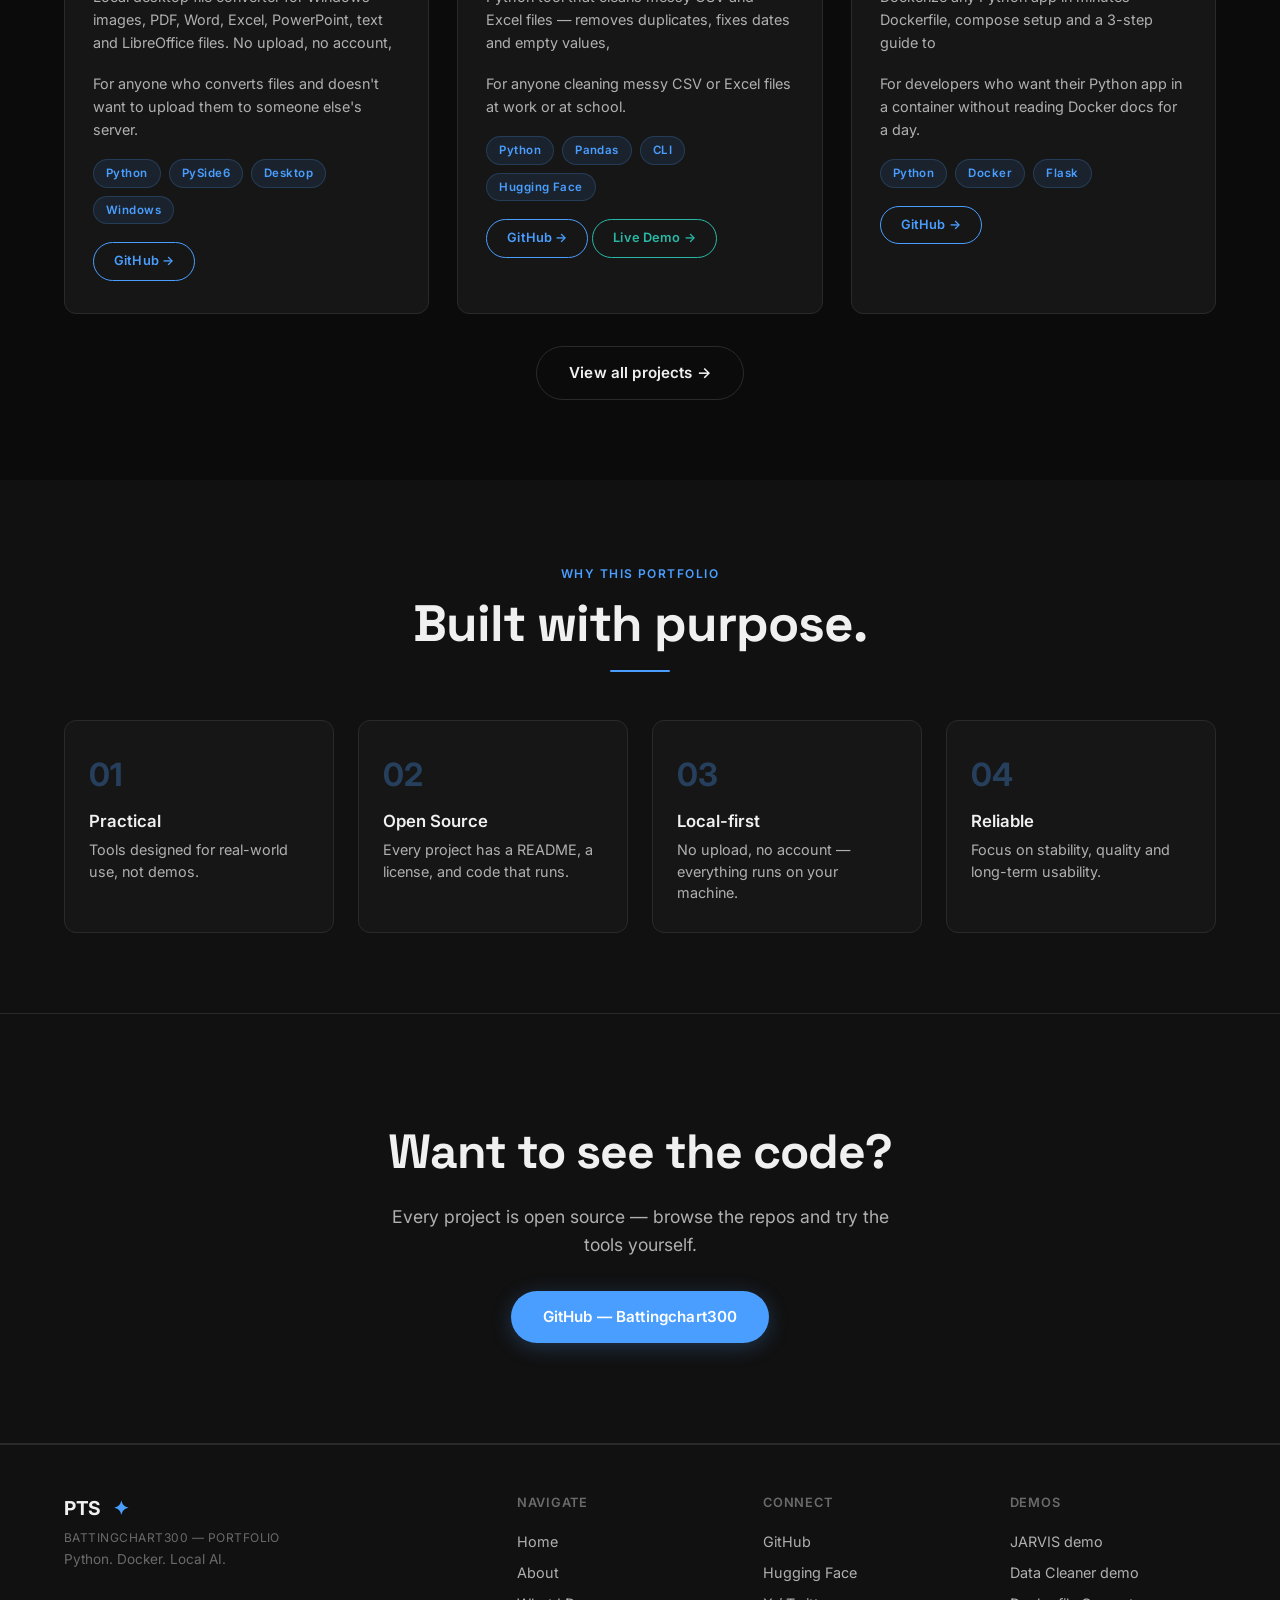
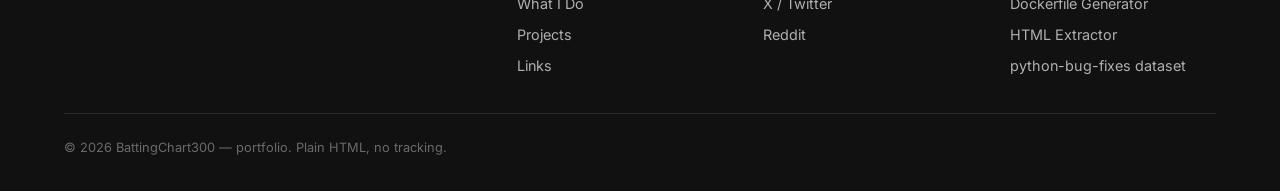
==== commit 380586de: "Add skills strip to Home" ====
--- a/index.html
+++ b/index.html
@@ -167,6 +167,29 @@
         </div>
     </section>
 
+    <!-- ═══════════ SKILLS ═══════════ -->
+    <section id="skills">
+        <div class="container">
+            <div class="skills-strip reveal">
+                <span class="section-label">What I work with</span>
+                <div class="tech-tags skills-tags">
+                    <span class="tech-tag">Python</span>
+                    <span class="tech-tag">Docker</span>
+                    <span class="tech-tag">GitHub</span>
+                    <span class="tech-tag">Hugging Face</span>
+                    <span class="tech-tag">n8n</span>
+                    <span class="tech-tag">Linux</span>
+                    <span class="tech-tag">HTML / CSS / JS</span>
+                    <span class="tech-tag">JSON</span>
+                    <span class="tech-tag">YAML</span>
+                    <span class="tech-tag">AI Development</span>
+                    <span class="tech-tag">Networking</span>
+                    <span class="tech-tag">Cybersecurity</span>
+                </div>
+            </div>
+        </div>
+    </section>
+
     <!-- ═══════════ FEATURED PROJECTS ═══════════ -->
     <section id="featured-projects">
         <div class="container">
--- a/style.css
+++ b/style.css
@@ -366,7 +366,7 @@
     line-height: 1.05;
     letter-spacing: -0.03em;
     margin-bottom: 20px;
-    overflow-wrap: break-word;
+    overflow-wrap: anywhere;
 }
 .hero-content h1 .highlight {
     color: var(--accent);
@@ -395,7 +395,7 @@
 
 @media (max-width: 900px) {
     .hero-grid {
-        grid-template-columns: 1fr;
+        grid-template-columns: minmax(0, 1fr);
         gap: 40px;
     }
     .hero-content {
@@ -417,6 +417,9 @@
     .hero {
         padding-top: calc(var(--header-height) + 40px);
         min-height: auto;
+    }
+    .hero-content h1 {
+        font-size: clamp(1.9rem, 9vw, 2.8rem);
     }
     .hero-buttons .btn {
         width: 100%;
@@ -1152,6 +1155,21 @@
     color: var(--accent);
     border: 1px solid rgba(74, 158, 255, 0.2);
 }
+/* Skills strip (Home) */
+#skills {
+    padding: 28px 0 8px;
+}
+.skills-strip {
+    text-align: center;
+}
+.skills-strip .section-label {
+    display: block;
+    margin-bottom: 16px;
+}
+.skills-tags {
+    justify-content: center;
+    margin-bottom: 0;
+}
 .project-for {
     font-size: 0.92rem;
     color: var(--text-muted);
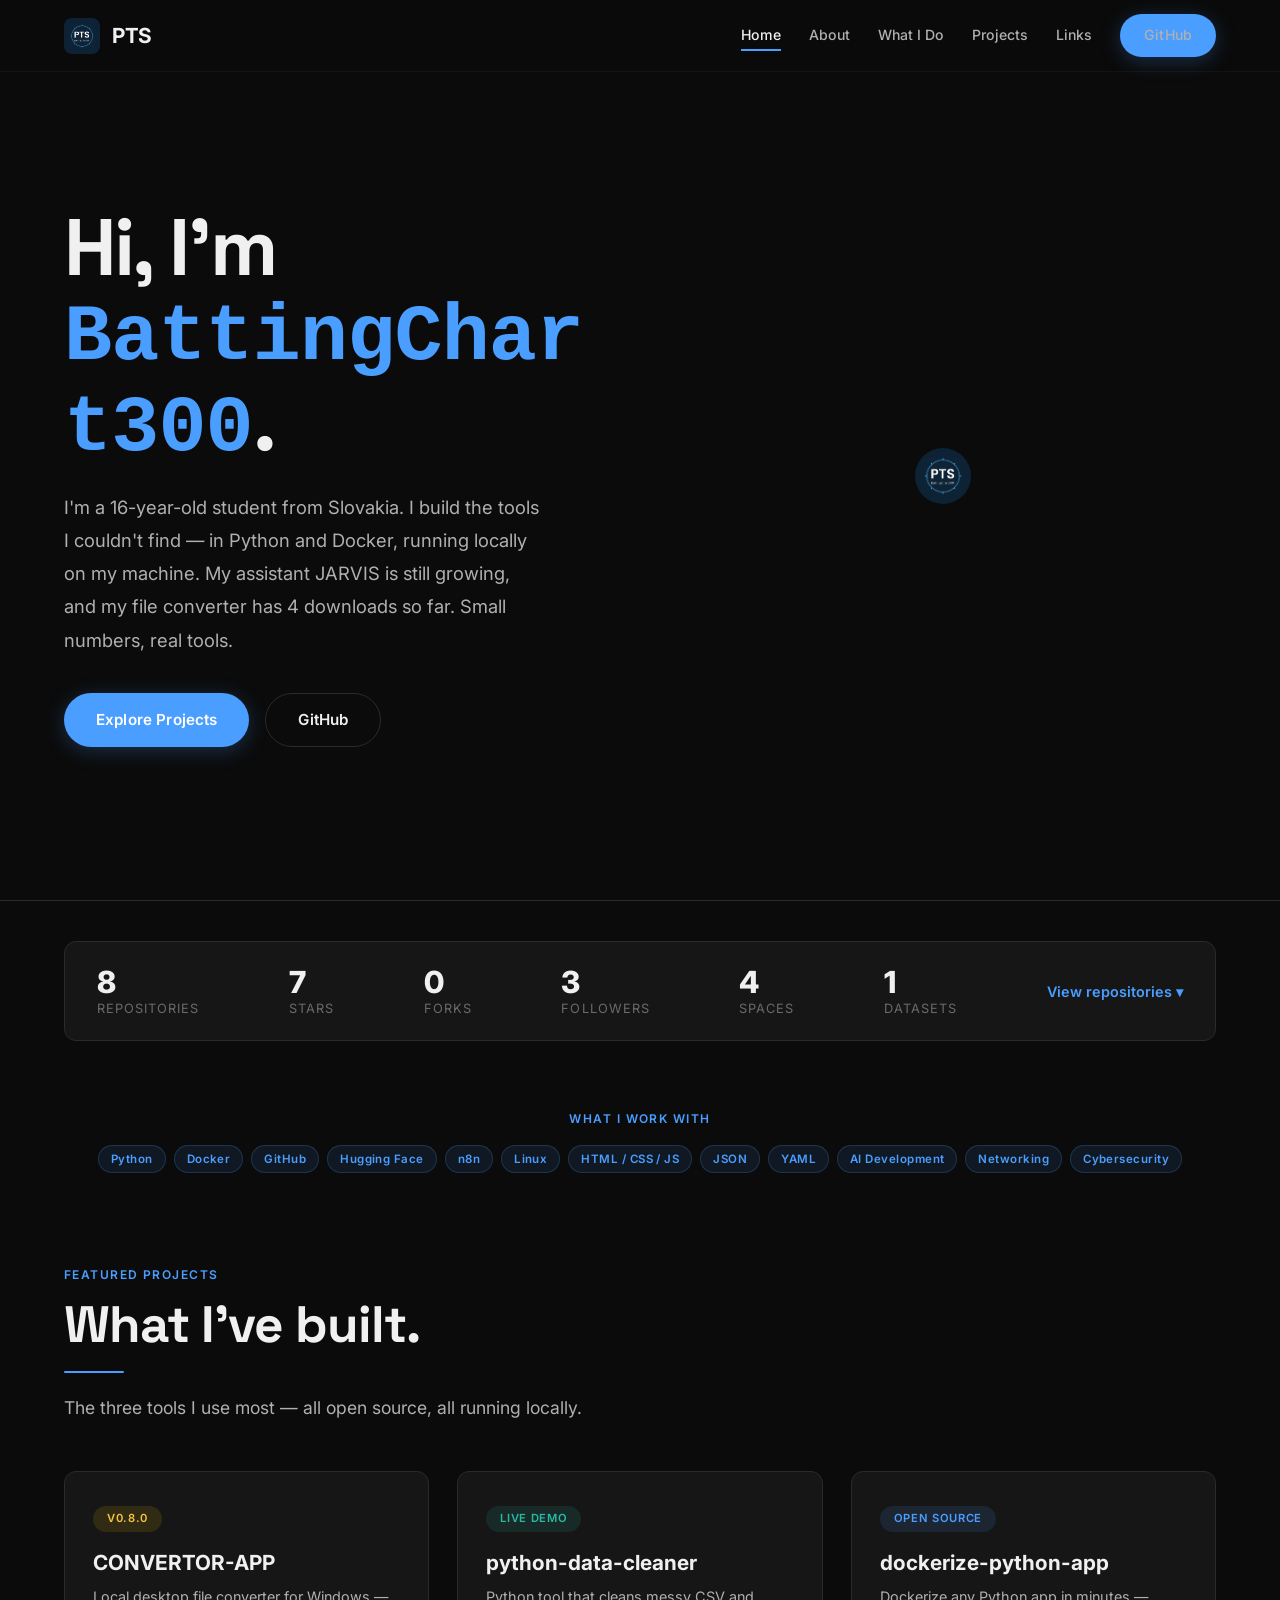
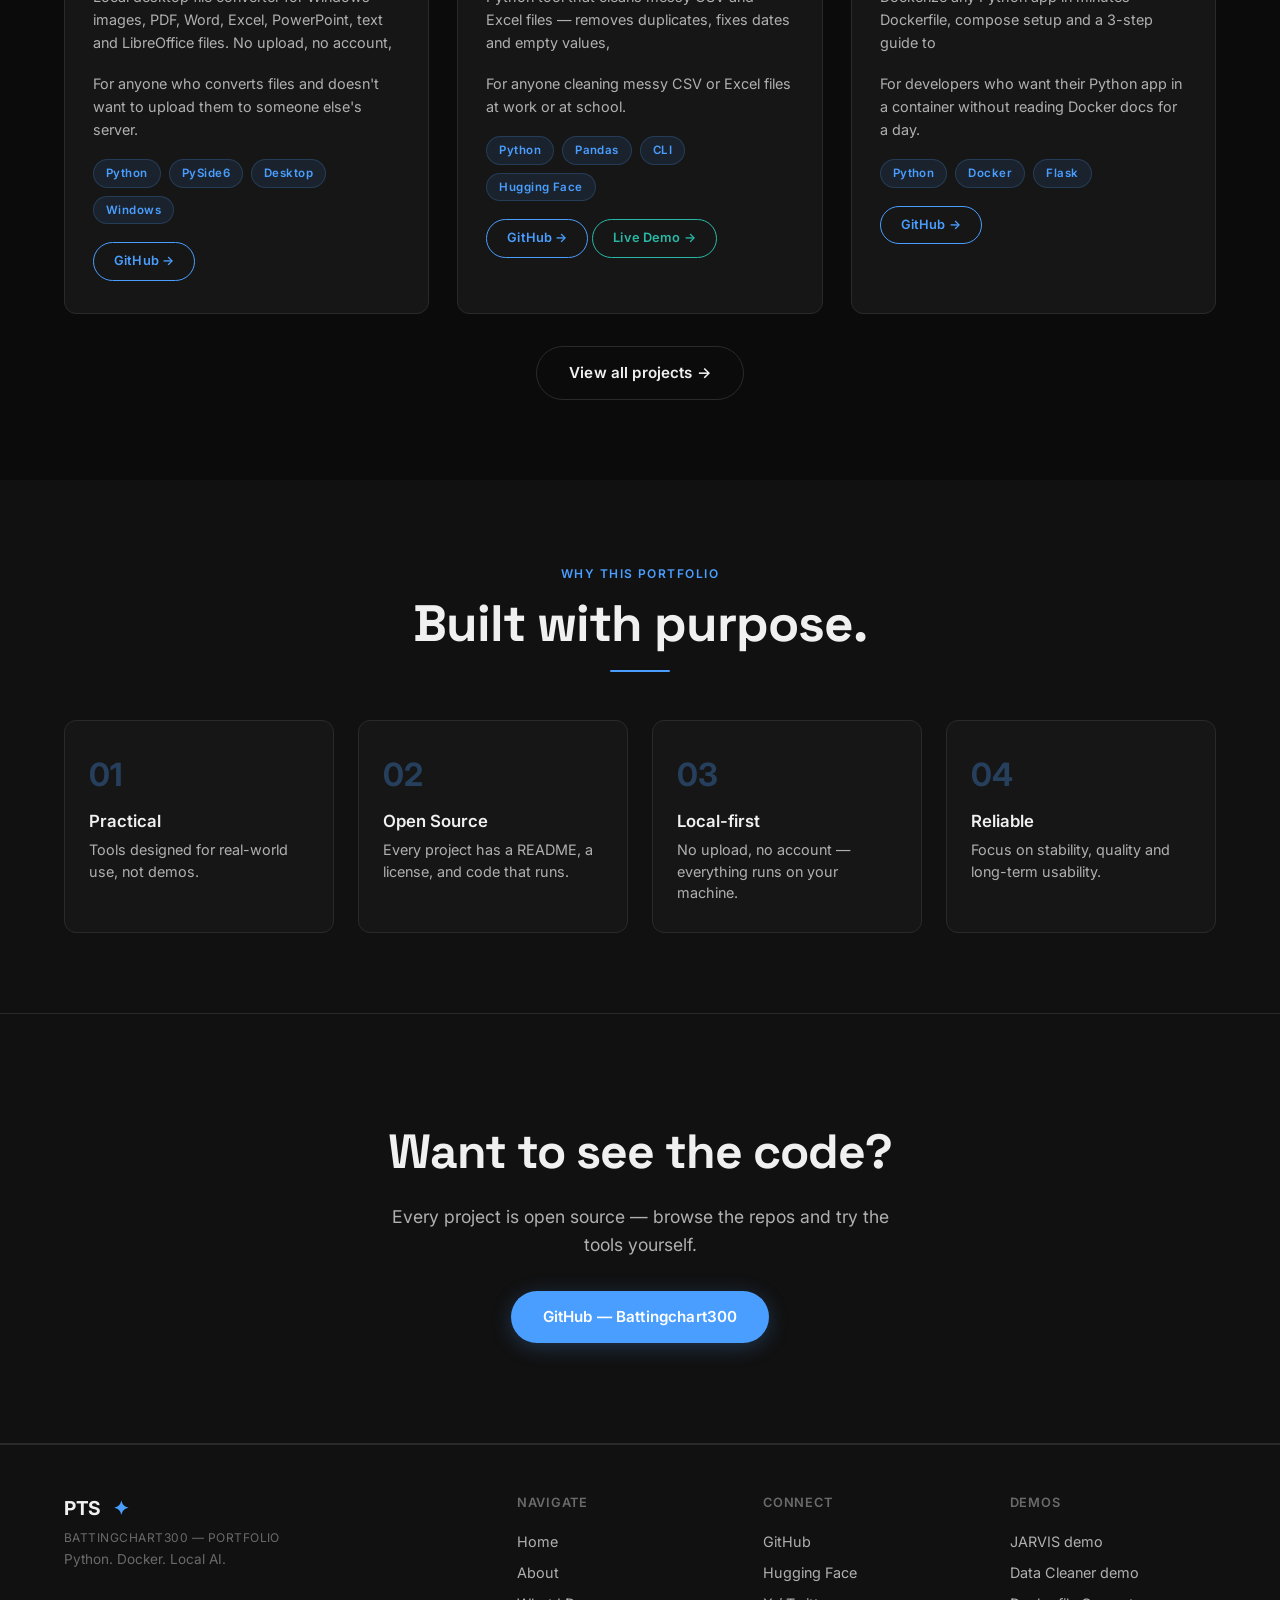
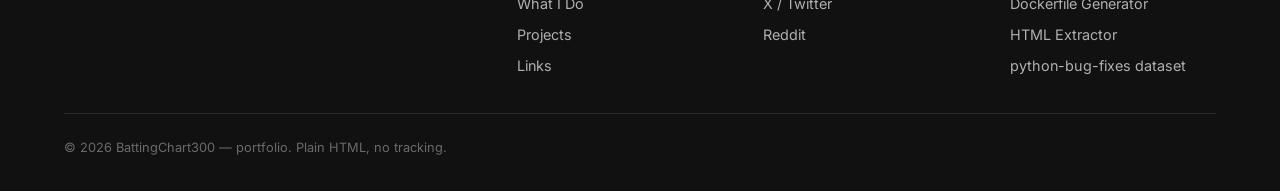
==== commit edc1aeb7: "Add ai-pcb-design-skill card to Projects + update stats fallback" ====
--- a/index.html
+++ b/index.html
@@ -73,11 +73,11 @@
         <div class="container">
             <button class="stats-strip reveal" id="stats-toggle" aria-expanded="false" aria-controls="stats-table-wrap">
                 <span class="stat">
-                    <span class="stat-num" id="stat-repos">7</span>
+                    <span class="stat-num" id="stat-repos">8</span>
                     <span class="stat-label">Repositories</span>
                 </span>
                 <span class="stat">
-                    <span class="stat-num" id="stat-stars">3</span>
+                    <span class="stat-num" id="stat-stars">7</span>
                     <span class="stat-label">Stars</span>
                 </span>
                 <span class="stat">
@@ -89,7 +89,7 @@
                     <span class="stat-label">Followers</span>
                 </span>
                 <span class="stat">
-                    <span class="stat-num" id="stat-spaces">3</span>
+                    <span class="stat-num" id="stat-spaces">4</span>
                     <span class="stat-label">Spaces</span>
                 </span>
                 <span class="stat">
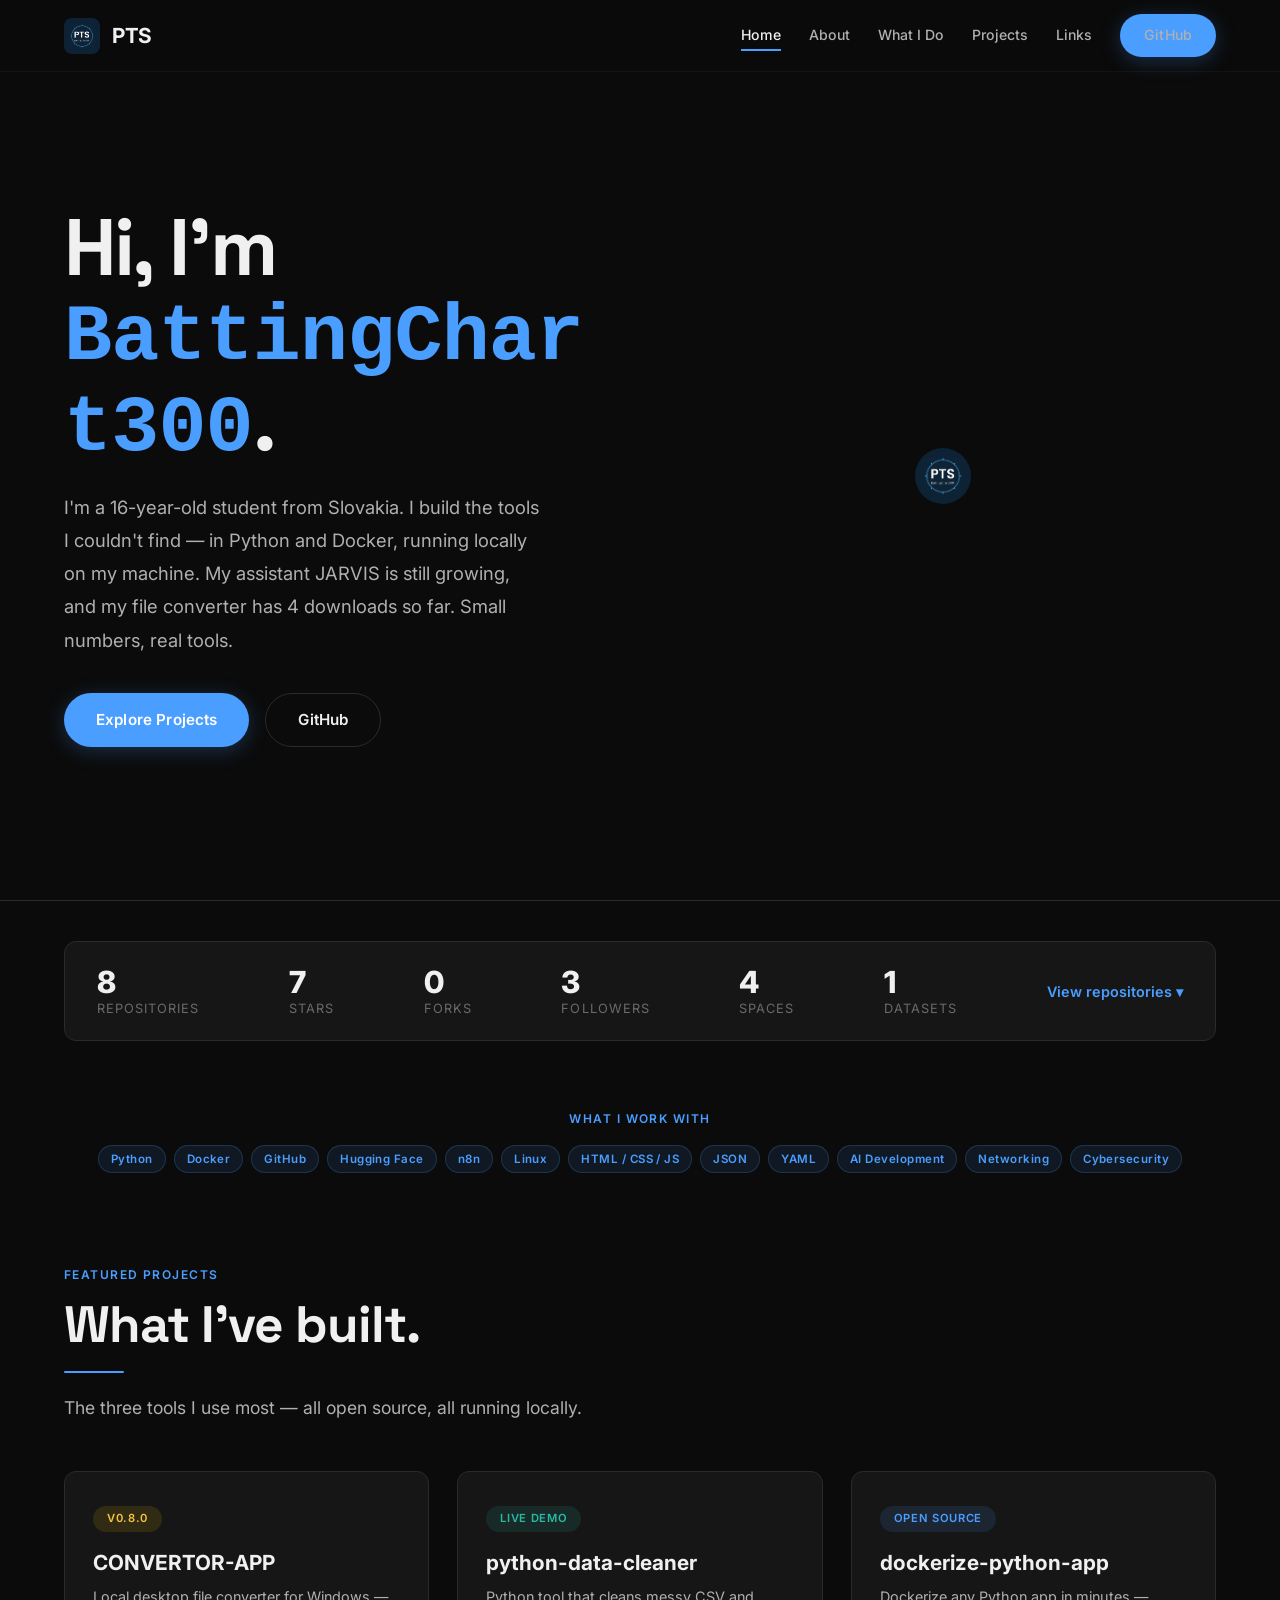
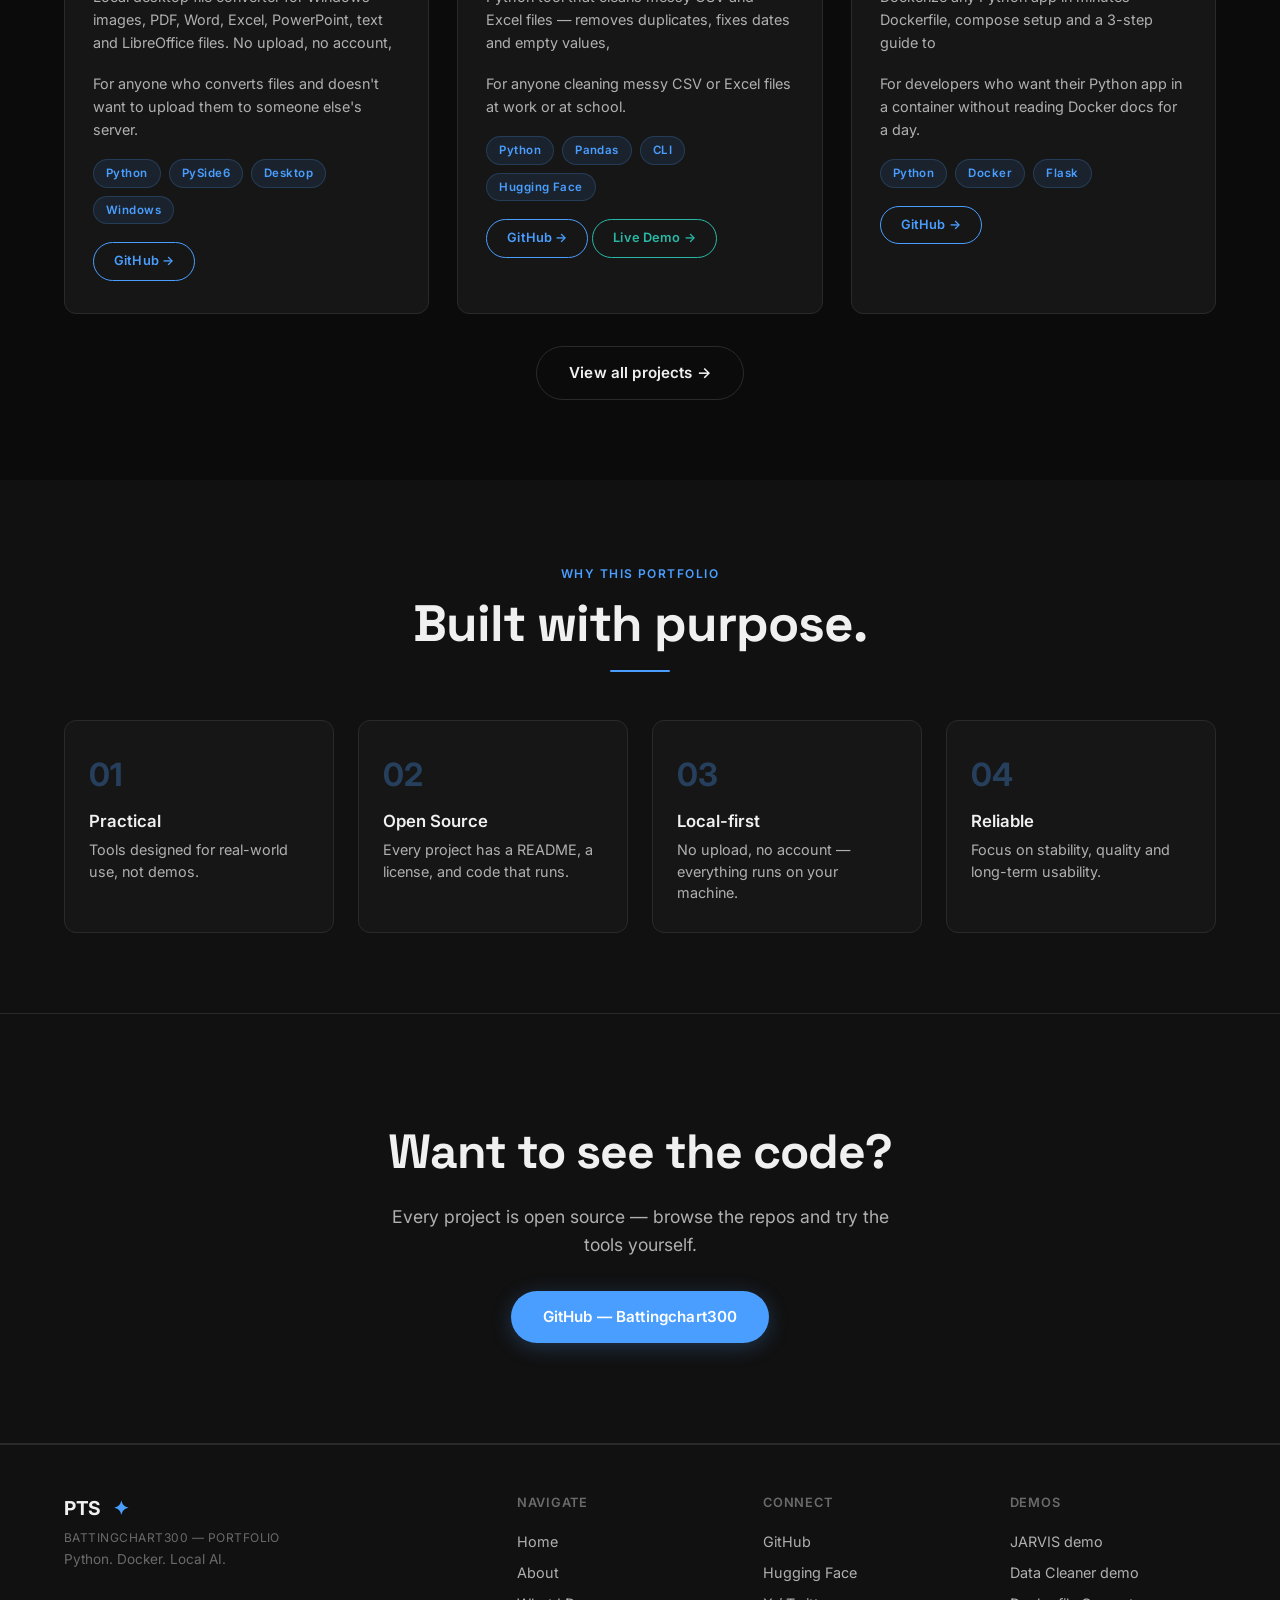
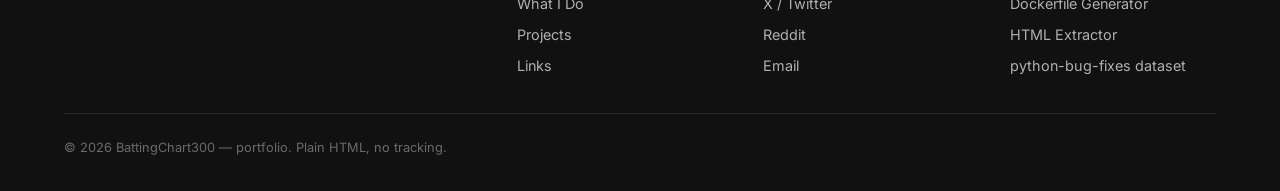
==== commit 806e338d: "Add contact email to Links page and footer" ====
--- a/index.html
+++ b/index.html
@@ -324,6 +324,7 @@
                     <a href="https://huggingface.co/Battingchart300" target="_blank" rel="noopener noreferrer">Hugging Face</a>
                     <a href="https://x.com/BattingChart300" target="_blank" rel="noopener noreferrer">X / Twitter</a>
                     <a href="https://www.reddit.com/user/BattingChart300/" target="_blank" rel="noopener noreferrer">Reddit</a>
+                    <a href="mailto:BattingChart300-portfolio@hotmail.com">Email</a>
                 </div>
                 <div class="footer-col">
                     <h5>Demos</h5>
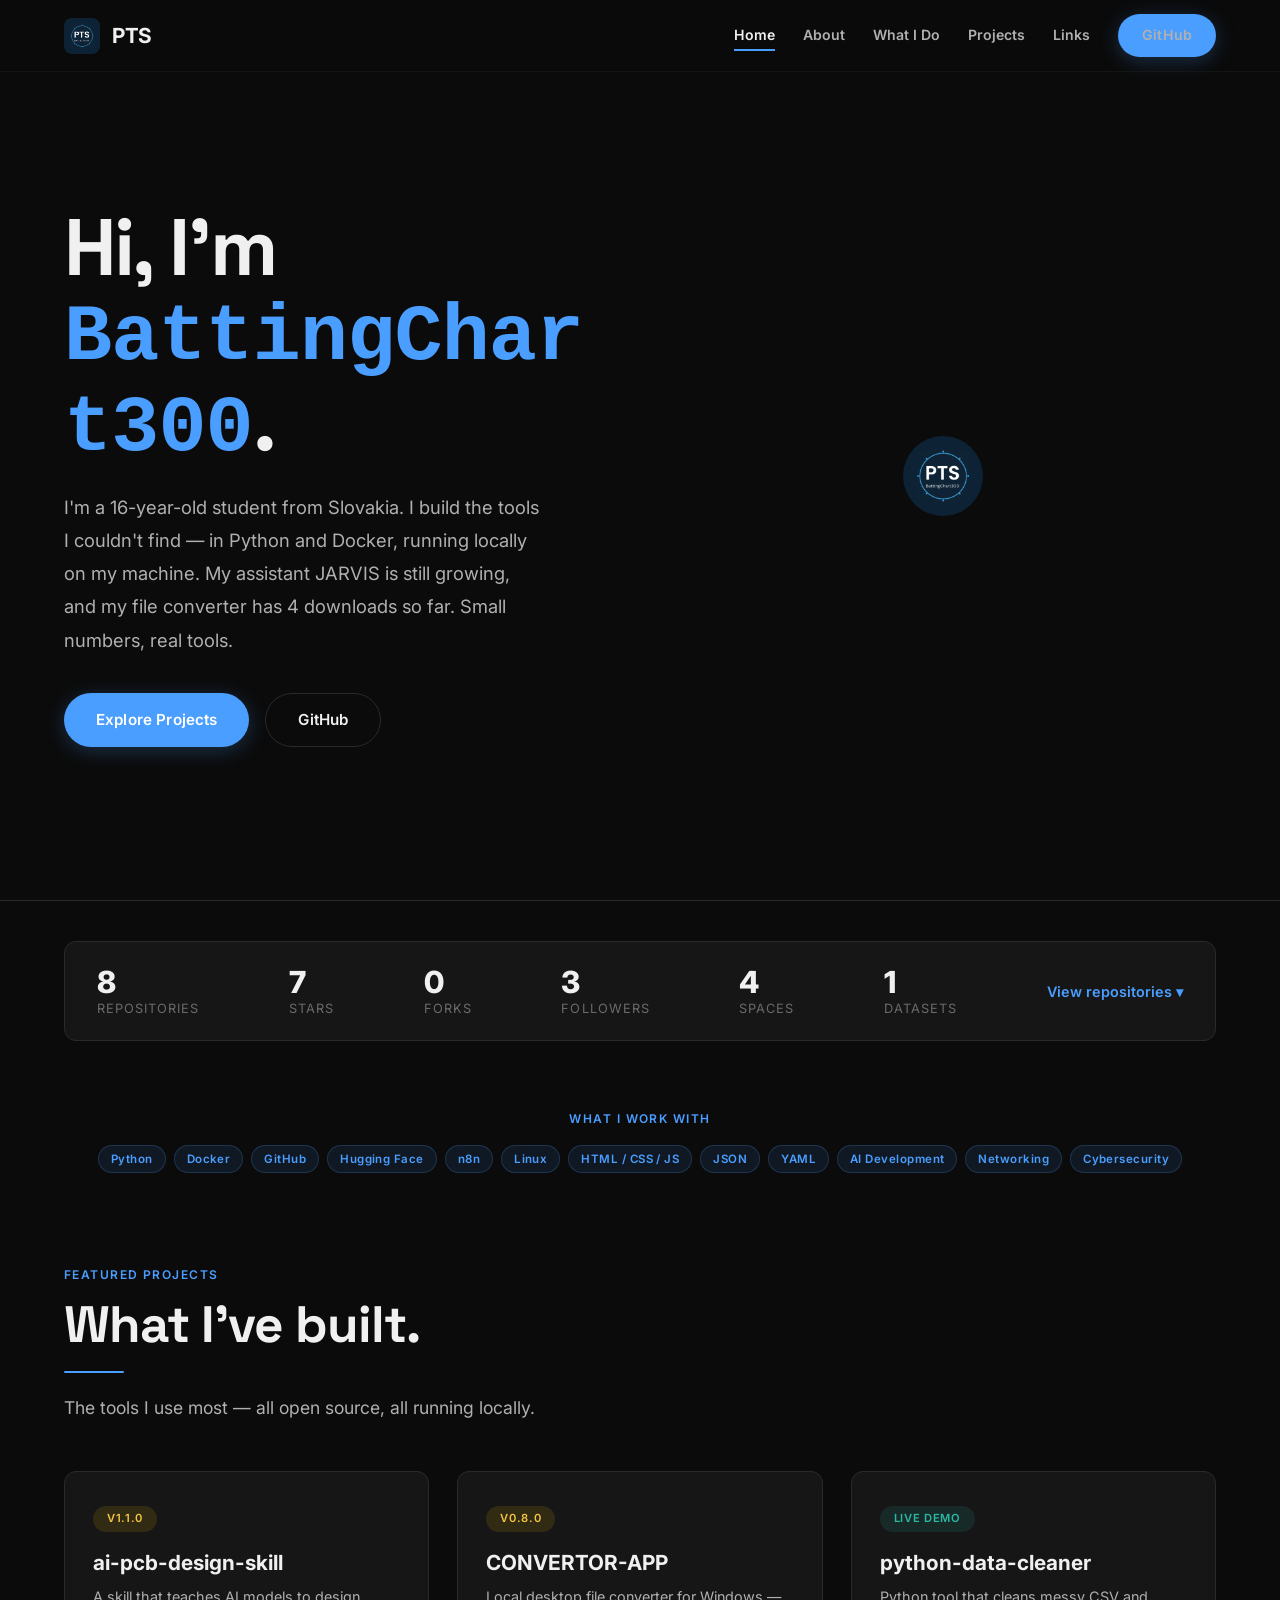
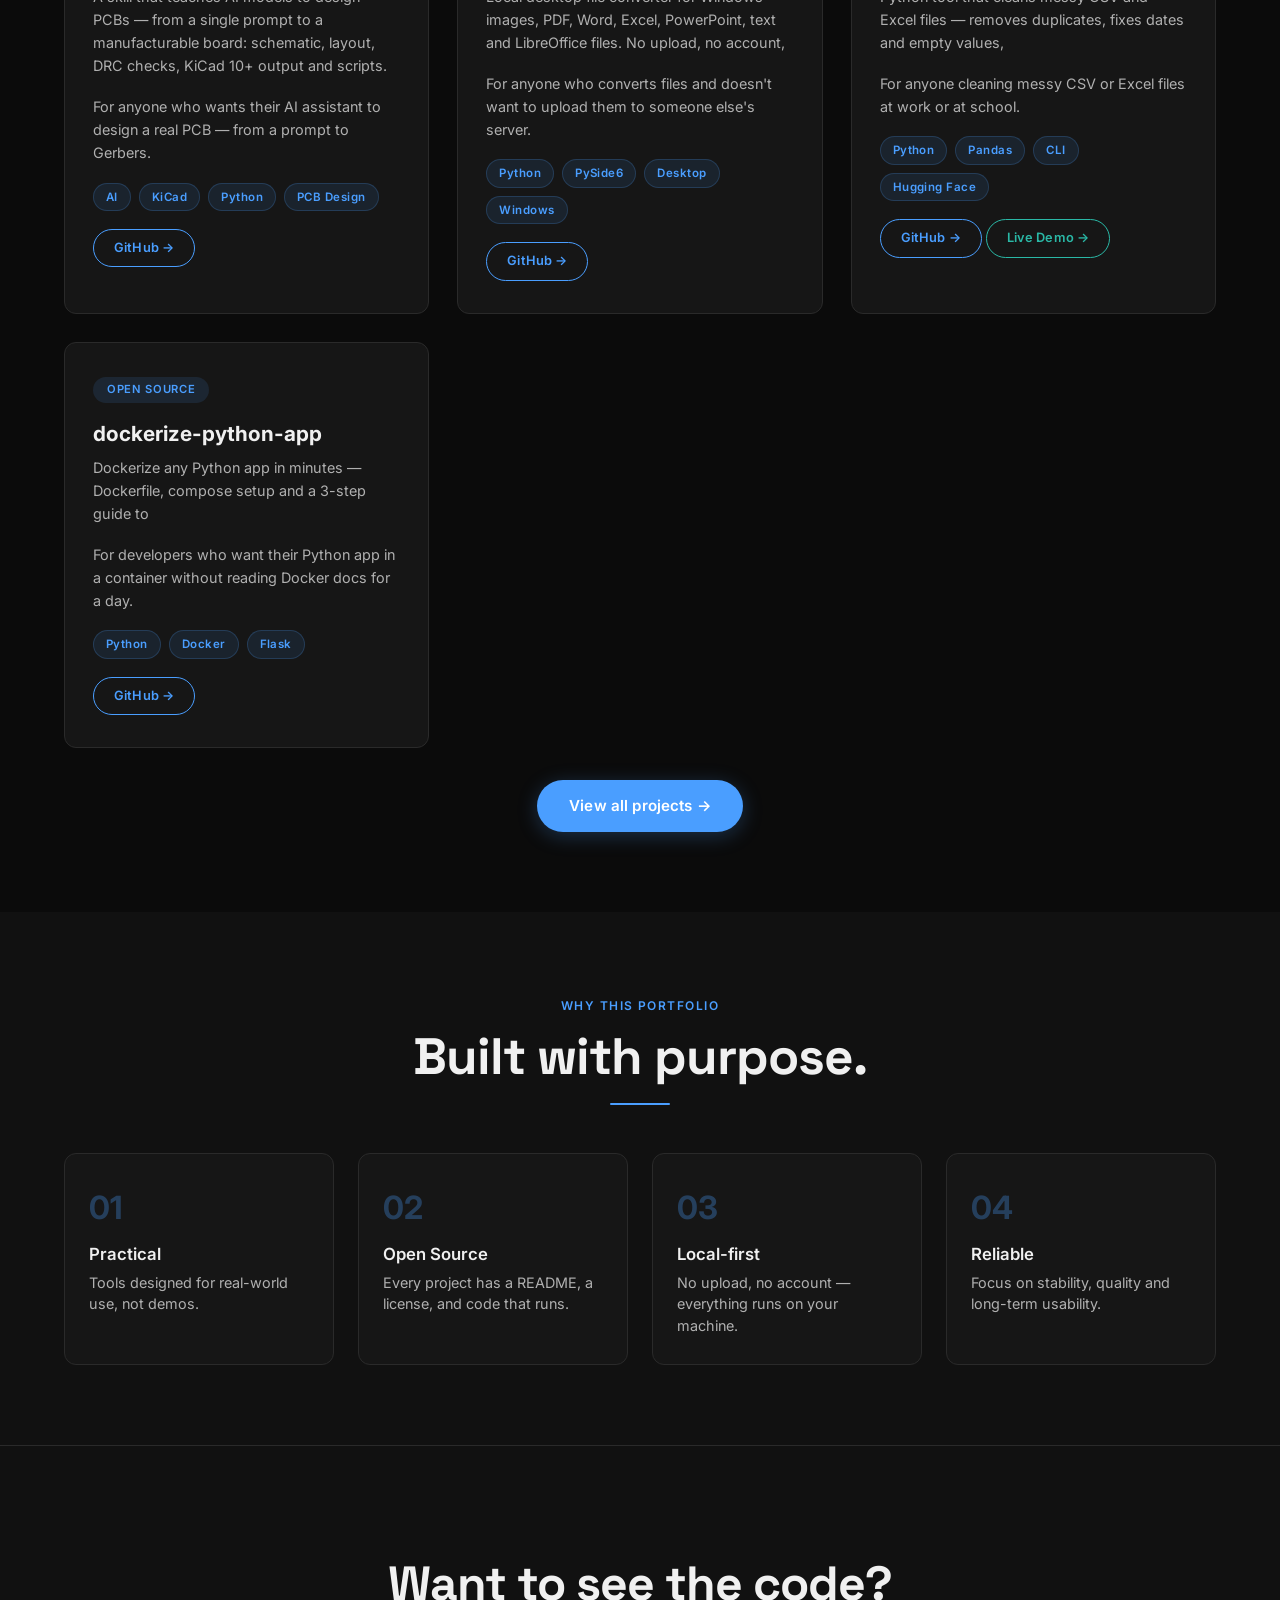
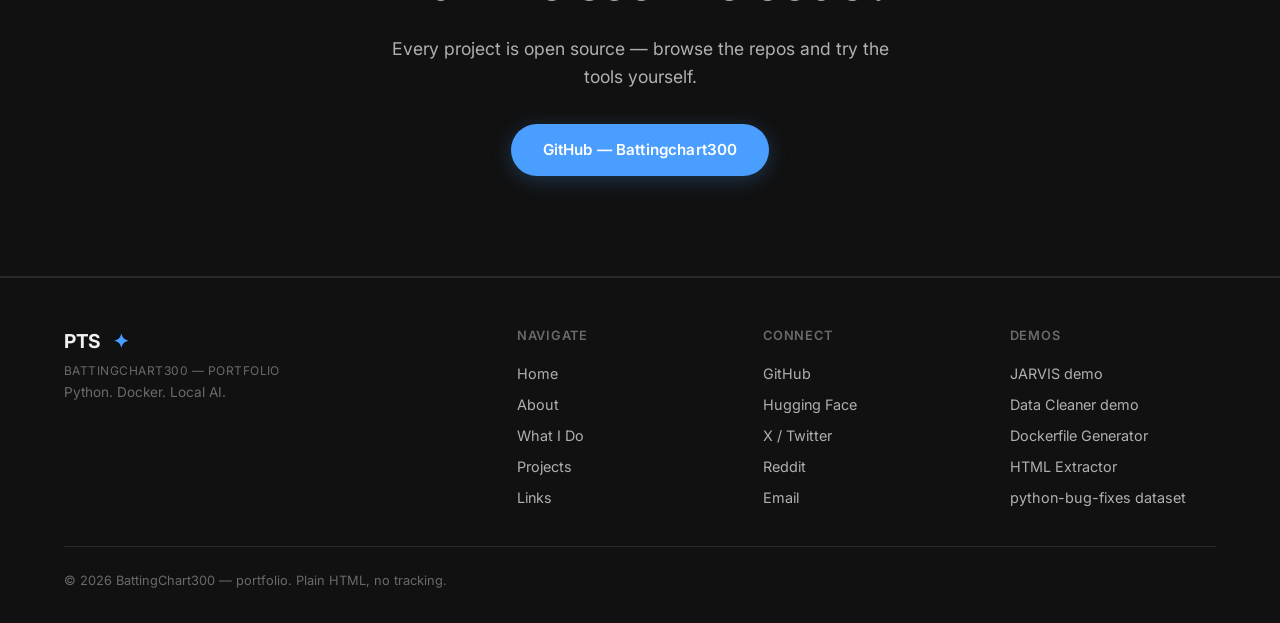
==== commit 41c4cfbe: "Web: contact card, pave016 fixes, PCB skill featured first, About trim + Values removed, logos, hero" ====
--- a/index.html
+++ b/index.html
@@ -197,11 +197,28 @@
                 <span class="section-label">Featured Projects</span>
                 <h2 class="section-title">What I've built.</h2>
                 <div class="section-divider"></div>
-                <p class="section-sub">The three tools I use most — all open source, all running locally.</p>
+                <p class="section-sub">The tools I use most — all open source, all running locally.</p>
             </div>
 
             <div class="projects-grid">
                 <div class="project-card reveal reveal-delay-1">
+                    <span class="badge dev">v1.1.0</span>
+                    <h3>ai-pcb-design-skill</h3>
+                    <p>
+                        A skill that teaches AI models to design PCBs — from a single prompt to a
+                        manufacturable board: schematic, layout, DRC checks, KiCad 10+ output and
+                        scripts.
+                    </p>
+                    <p class="project-for">For anyone who wants their AI assistant to design a real PCB — from a prompt to Gerbers.</p>
+                    <div class="tech-tags">
+                        <span class="tech-tag">AI</span>
+                        <span class="tech-tag">KiCad</span>
+                        <span class="tech-tag">Python</span>
+                        <span class="tech-tag">PCB Design</span>
+                    </div>
+                    <a href="https://github.com/Battingchart300/ai-pcb-design-skill" target="_blank" rel="noopener noreferrer" class="btn btn-outline-accent btn-sm">GitHub →</a>
+                </div>
+                <div class="project-card reveal reveal-delay-2">
                     <span class="badge dev">v0.8.0</span>
                     <h3>CONVERTOR-APP</h3>
                     <p>
@@ -217,7 +234,7 @@
                     </div>
                     <a href="https://github.com/Battingchart300/CONVERTOR-APP" target="_blank" rel="noopener noreferrer" class="btn btn-outline-accent btn-sm">GitHub →</a>
                 </div>
-                <div class="project-card reveal reveal-delay-2">
+                <div class="project-card reveal reveal-delay-3">
                     <span class="badge demo">Live Demo</span>
                     <h3>python-data-cleaner</h3>
                     <p>
@@ -233,7 +250,7 @@
                     <a href="https://github.com/Battingchart300/python-data-cleaner" target="_blank" rel="noopener noreferrer" class="btn btn-outline-accent btn-sm">GitHub →</a>
                     <a href="https://huggingface.co/spaces/Battingchart300/python-data-cleaner" target="_blank" rel="noopener noreferrer" class="btn btn-demo btn-sm">Live Demo →</a>
                 </div>
-                <div class="project-card reveal reveal-delay-3">
+                <div class="project-card reveal reveal-delay-4">
                     <span class="badge">Open Source</span>
                     <h3>dockerize-python-app</h3>
                     <p>
@@ -250,7 +267,7 @@
             </div>
 
             <div class="text-center" style="margin-top: 32px;">
-                <a href="projects.html" class="btn btn-secondary reveal">View all projects →</a>
+                <a href="projects.html" class="btn btn-primary reveal">View all projects →</a>
             </div>
         </div>
     </section>
--- a/style.css
+++ b/style.css
@@ -245,7 +245,7 @@
 }
 .nav a {
     font-size: 0.88rem;
-    font-weight: 500;
+    font-weight: 600;
     color: var(--text-secondary);
     transition: color var(--transition);
     position: relative;
@@ -492,6 +492,12 @@
     margin-bottom: 16px;
     display: block;
 }
+.service-card .service-logo {
+    width: 40px;
+    height: 40px;
+    margin-bottom: 16px;
+    display: block;
+}
 .service-card h3 {
     font-size: 1.1rem;
     font-weight: 600;
@@ -654,30 +660,6 @@
     line-height: 1.8;
     margin-bottom: 16px;
 }
-
-.about-values-grid {
-    display: grid;
-    grid-template-columns: repeat(auto-fit, minmax(140px, 1fr));
-    gap: 16px;
-    margin-top: 12px;
-}
-.about-value {
-    background: var(--bg-card);
-    border-radius: var(--radius);
-    padding: 18px 20px;
-    border: 1px solid var(--border-subtle);
-    text-align: center;
-}
-.about-value h5 {
-    font-size: 0.9rem;
-    font-weight: 600;
-}
-.about-value p {
-    font-size: 0.8rem;
-    color: var(--text-secondary);
-    margin-top: 4px;
-}
-
 .team-placeholder {
     display: grid;
     grid-template-columns: repeat(auto-fit, minmax(200px, 1fr));
@@ -993,9 +975,6 @@
     .service-detail-grid {
         grid-template-columns: 1fr;
     }
-    .about-values-grid {
-        grid-template-columns: 1fr 1fr;
-    }
     .team-placeholder {
         grid-template-columns: 1fr;
     }
@@ -1008,8 +987,8 @@
     flex-shrink: 0;
 }
 .hero-logo {
-    width: 56px;
-    height: 56px;
+    width: 80px;
+    height: 80px;
     border-radius: 50%;
 }
 .team-card .avatar-img {
@@ -1111,12 +1090,6 @@
 .stats-table tbody tr:last-child td {
     border-bottom: none;
 }
-.stats-table tbody tr {
-    transition: background var(--transition);
-}
-.stats-table tbody tr:hover {
-    background: var(--bg-card-hover);
-}
 .stats-table td a {
     font-weight: 600;
 }
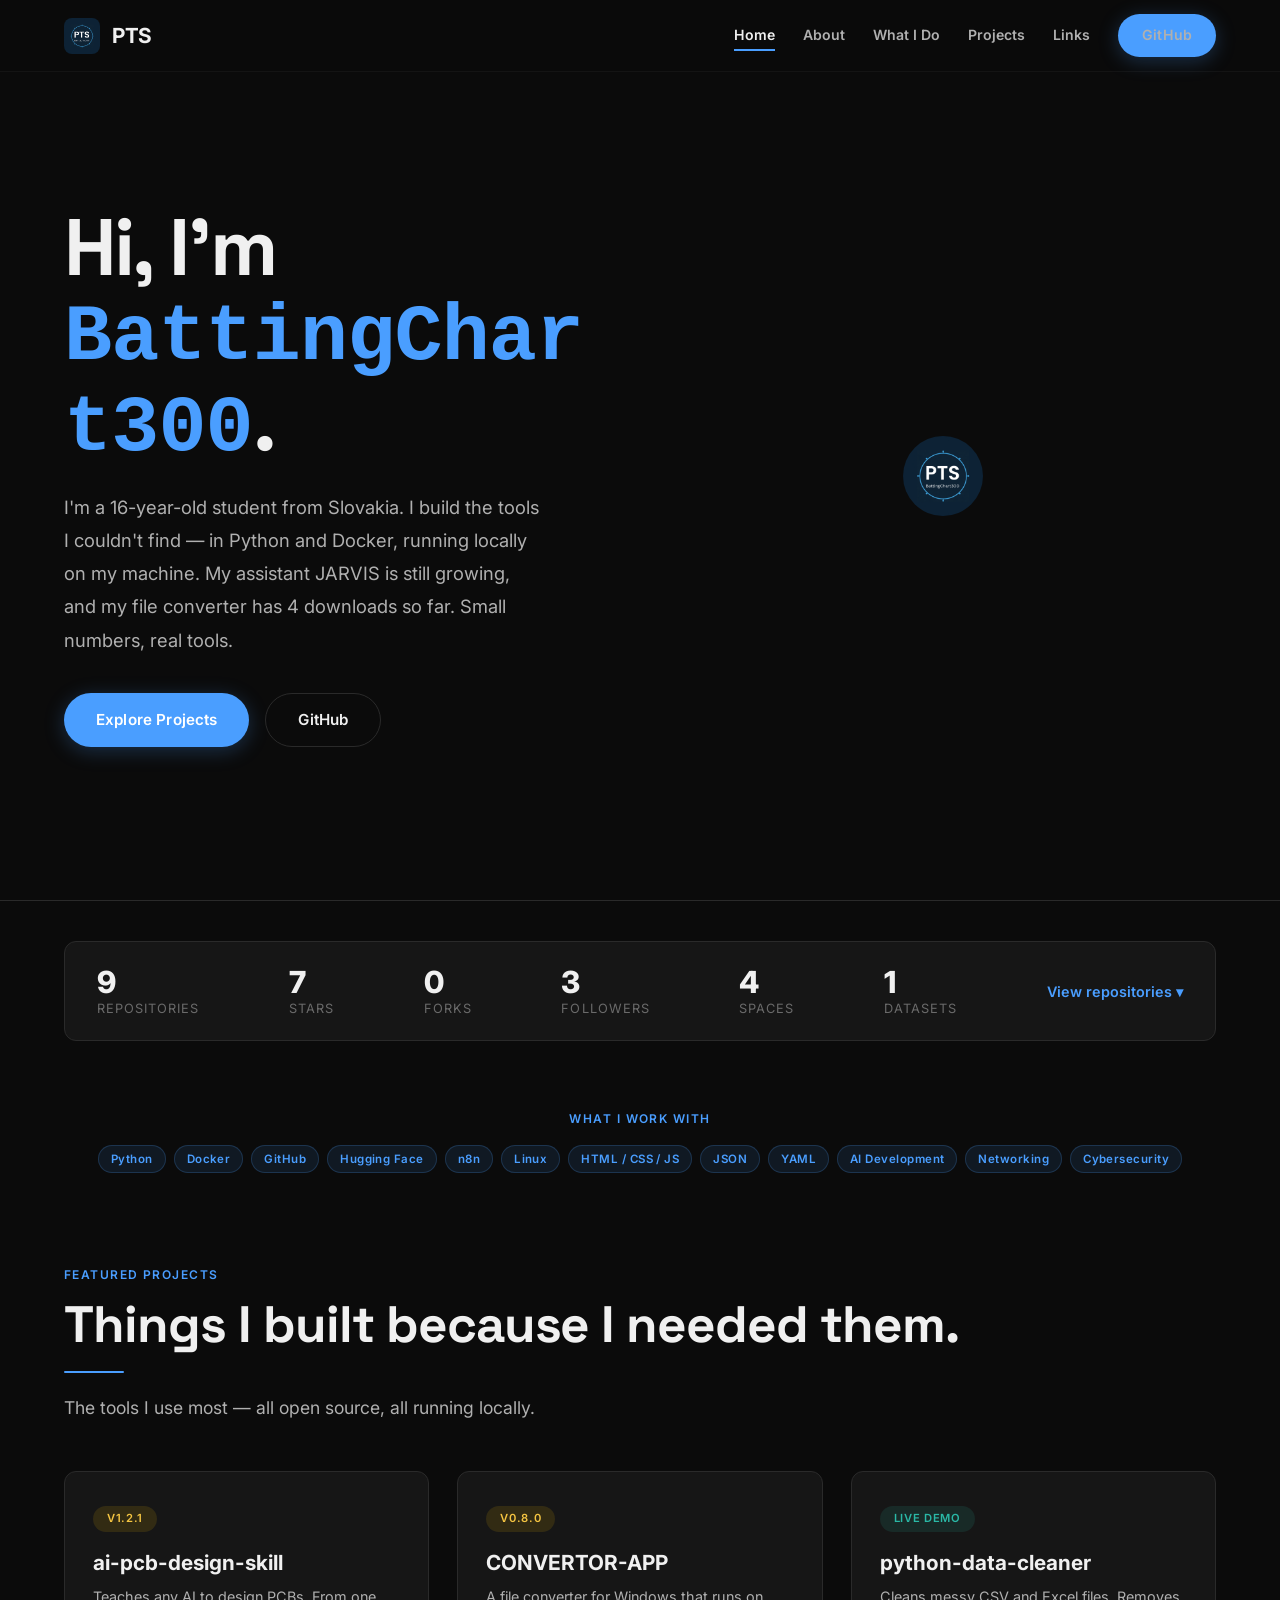
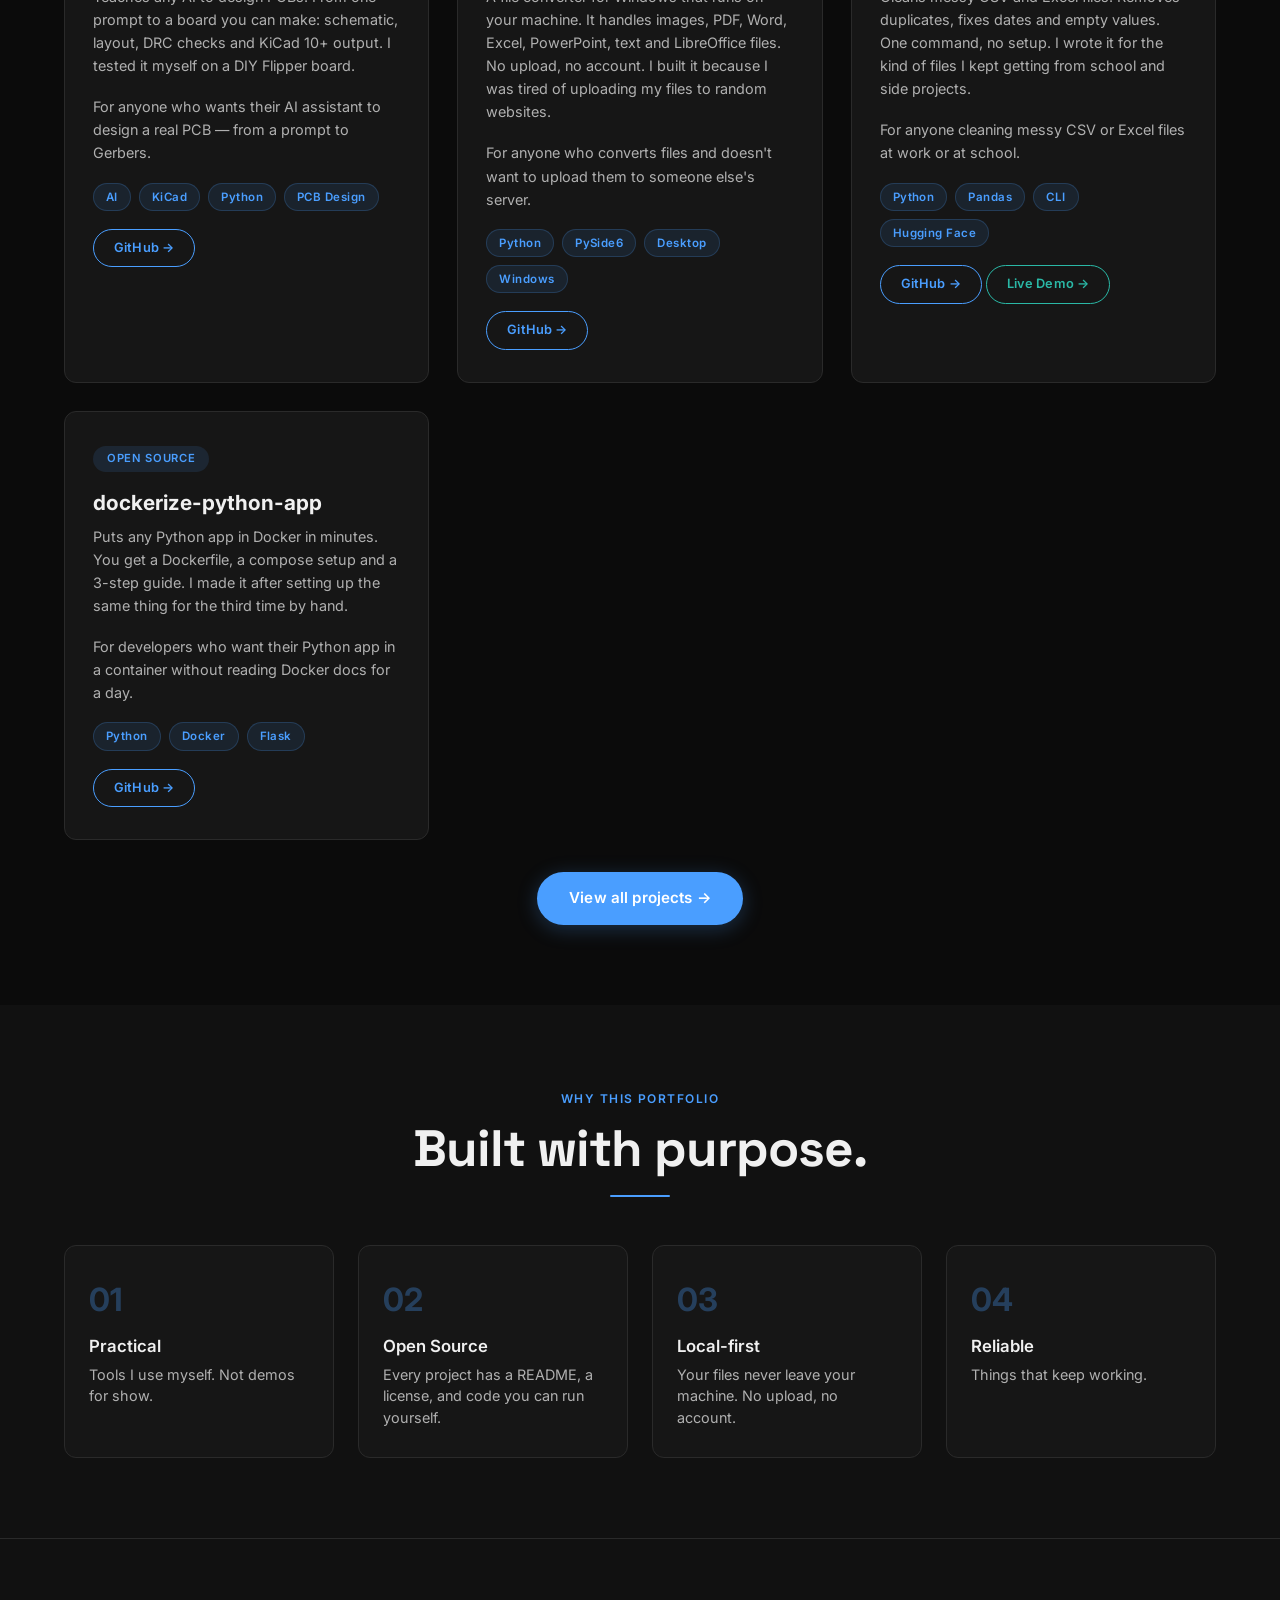
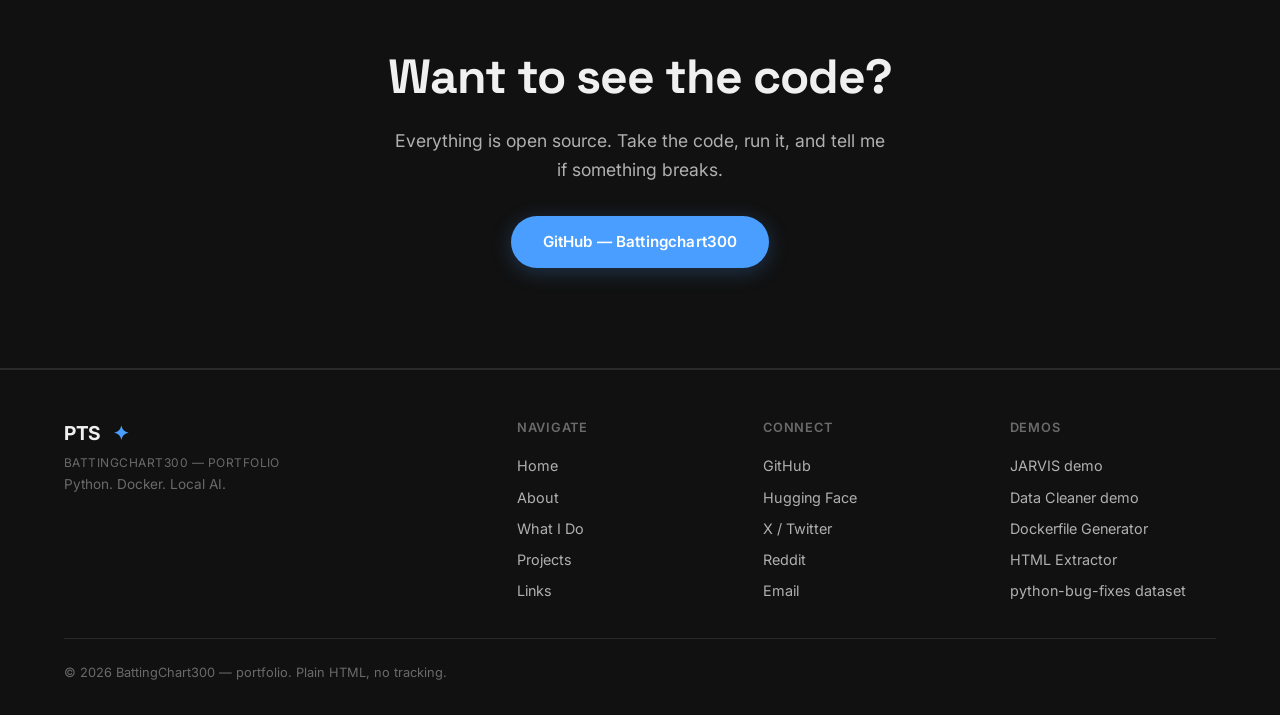
==== commit 954cc8fd: "Web round 1 texts (Home, What I Do, Projects) + About shortened to 154 words + badge v1.2.1" ====
--- a/index.html
+++ b/index.html
@@ -73,7 +73,7 @@
         <div class="container">
             <button class="stats-strip reveal" id="stats-toggle" aria-expanded="false" aria-controls="stats-table-wrap">
                 <span class="stat">
-                    <span class="stat-num" id="stat-repos">8</span>
+                    <span class="stat-num" id="stat-repos">9</span>
                     <span class="stat-label">Repositories</span>
                 </span>
                 <span class="stat">
@@ -195,19 +195,17 @@
         <div class="container">
             <div class="section-header reveal">
                 <span class="section-label">Featured Projects</span>
-                <h2 class="section-title">What I've built.</h2>
+                <h2 class="section-title">Things I built because I needed them.</h2>
                 <div class="section-divider"></div>
                 <p class="section-sub">The tools I use most — all open source, all running locally.</p>
             </div>
 
             <div class="projects-grid">
                 <div class="project-card reveal reveal-delay-1">
-                    <span class="badge dev">v1.1.0</span>
+                    <span class="badge dev">v1.2.1</span>
                     <h3>ai-pcb-design-skill</h3>
                     <p>
-                        A skill that teaches AI models to design PCBs — from a single prompt to a
-                        manufacturable board: schematic, layout, DRC checks, KiCad 10+ output and
-                        scripts.
+                        Teaches any AI to design PCBs. From one prompt to a board you can make: schematic, layout, DRC checks and KiCad 10+ output. I tested it myself on a DIY Flipper board.
                     </p>
                     <p class="project-for">For anyone who wants their AI assistant to design a real PCB — from a prompt to Gerbers.</p>
                     <div class="tech-tags">
@@ -222,9 +220,8 @@
                     <span class="badge dev">v0.8.0</span>
                     <h3>CONVERTOR-APP</h3>
                     <p>
-                        Local desktop file converter for Windows — images, PDF, Word, Excel,
-                        PowerPoint, text and LibreOffice files. No upload, no account,
-                                            </p>
+                        A file converter for Windows that runs on your machine. It handles images, PDF, Word, Excel, PowerPoint, text and LibreOffice files. No upload, no account. I built it because I was tired of uploading my files to random websites.
+                    </p>
                     <p class="project-for">For anyone who converts files and doesn't want to upload them to someone else's server.</p>
                     <div class="tech-tags">
                         <span class="tech-tag">Python</span>
@@ -238,8 +235,8 @@
                     <span class="badge demo">Live Demo</span>
                     <h3>python-data-cleaner</h3>
                     <p>
-                        Python tool that cleans messy CSV and Excel files — removes duplicates,
-                        fixes dates and empty values,                     </p>
+                        Cleans messy CSV and Excel files. Removes duplicates, fixes dates and empty values. One command, no setup. I wrote it for the kind of files I kept getting from school and side projects.
+                    </p>
                     <p class="project-for">For anyone cleaning messy CSV or Excel files at work or at school.</p>
                     <div class="tech-tags">
                         <span class="tech-tag">Python</span>
@@ -254,8 +251,8 @@
                     <span class="badge">Open Source</span>
                     <h3>dockerize-python-app</h3>
                     <p>
-                        Dockerize any Python app in minutes — Dockerfile, compose setup
-                        and a 3-step guide to                     </p>
+                        Puts any Python app in Docker in minutes. You get a Dockerfile, a compose setup and a 3-step guide. I made it after setting up the same thing for the third time by hand.
+                    </p>
                     <p class="project-for">For developers who want their Python app in a container without reading Docker docs for a day.</p>
                     <div class="tech-tags">
                         <span class="tech-tag">Python</span>
@@ -286,22 +283,22 @@
                 <div class="value-item reveal reveal-delay-1">
                     <span class="num">01</span>
                     <h4>Practical</h4>
-                    <p>Tools designed for real-world use, not demos.</p>
+                    <p>Tools I use myself. Not demos for show.</p>
                 </div>
                 <div class="value-item reveal reveal-delay-2">
                     <span class="num">02</span>
                     <h4>Open Source</h4>
-                    <p>Every project has a README, a license, and code that runs.</p>
+                    <p>Every project has a README, a license, and code you can run yourself.</p>
                 </div>
                 <div class="value-item reveal reveal-delay-3">
                     <span class="num">03</span>
                     <h4>Local-first</h4>
-                    <p>No upload, no account — everything runs on your machine.</p>
+                    <p>Your files never leave your machine. No upload, no account.</p>
                 </div>
                 <div class="value-item reveal reveal-delay-4">
                     <span class="num">04</span>
                     <h4>Reliable</h4>
-                    <p>Focus on stability, quality and long-term usability.</p>
+                    <p>Things that keep working.</p>
                 </div>
             </div>
         </div>
@@ -312,7 +309,7 @@
         <div class="container">
             <div class="cta-inner reveal">
                 <h2>Want to see the code?</h2>
-                <p>Every project is open source — browse the repos and try the tools yourself.</p>
+                <p>Everything is open source. Take the code, run it, and tell me if something breaks.</p>
                 <a href="https://github.com/Battingchart300" target="_blank" rel="noopener noreferrer" class="btn btn-primary">GitHub — Battingchart300</a>
             </div>
         </div>
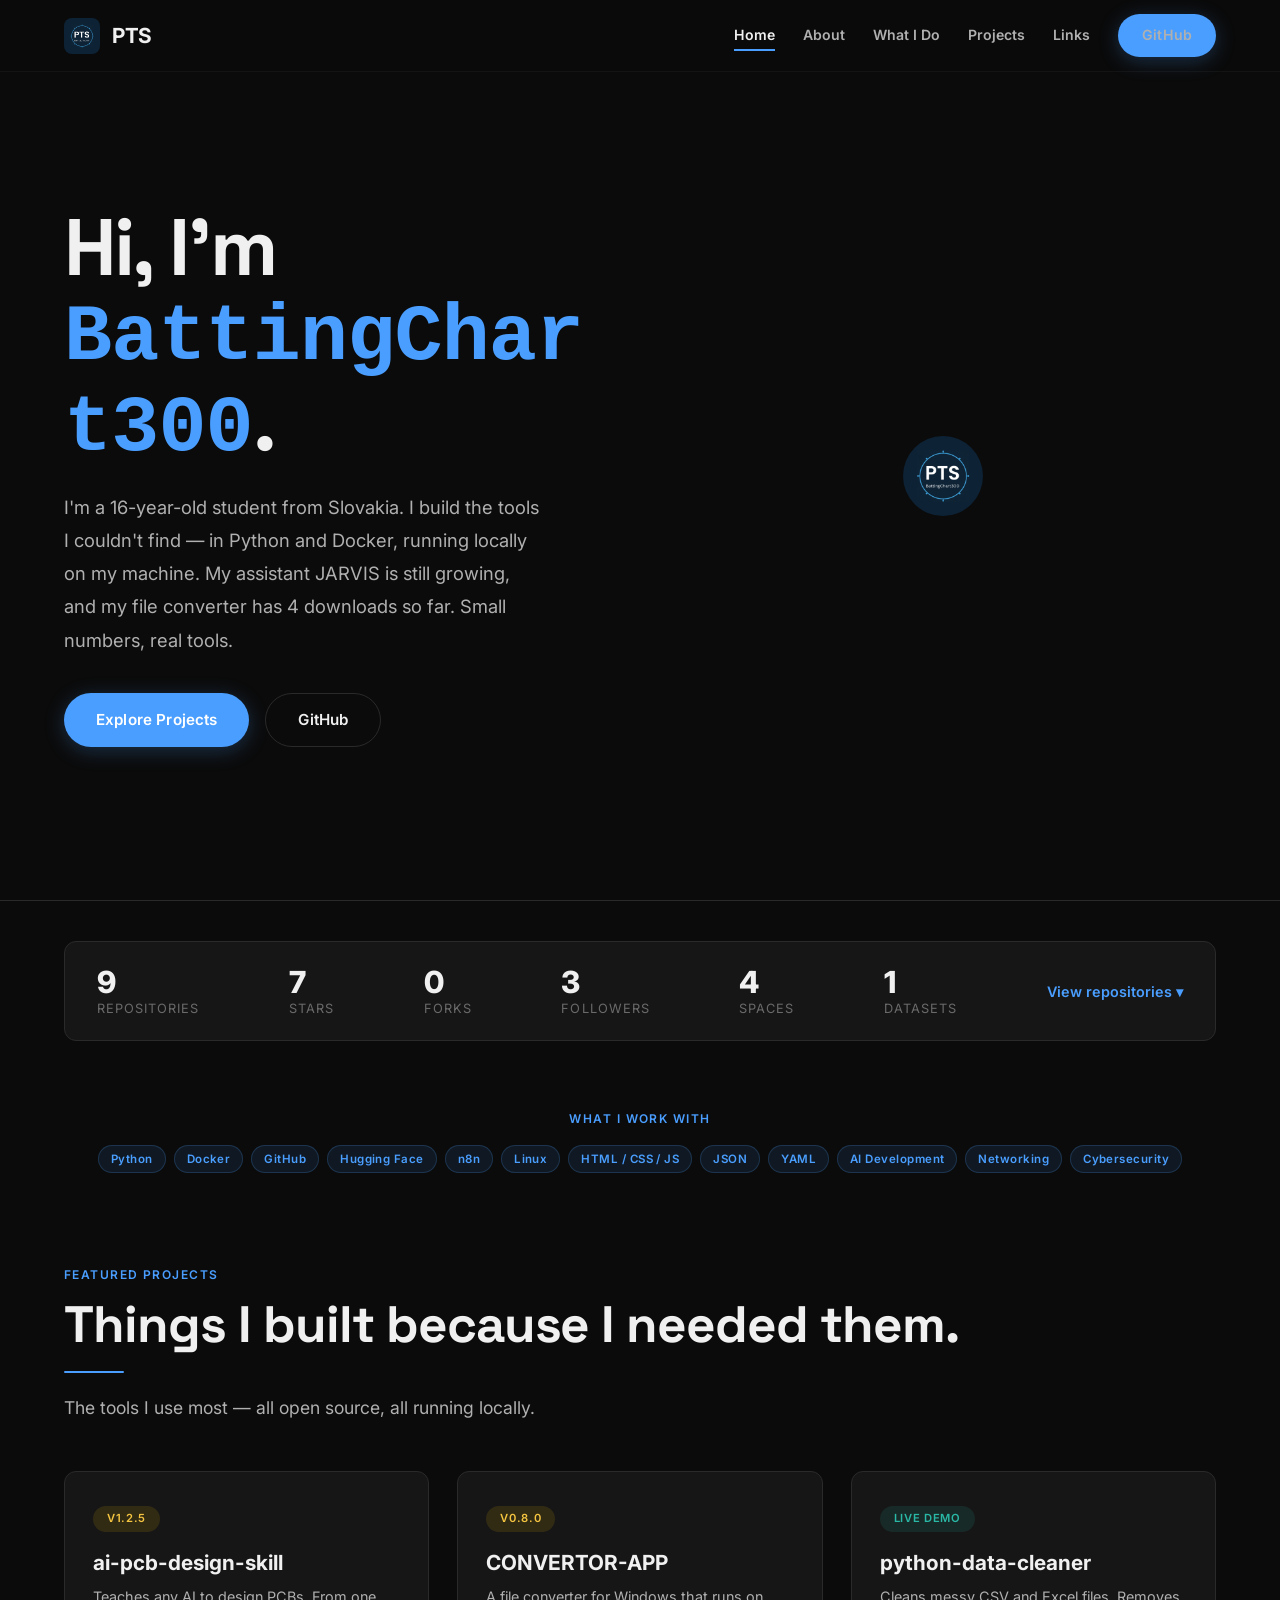
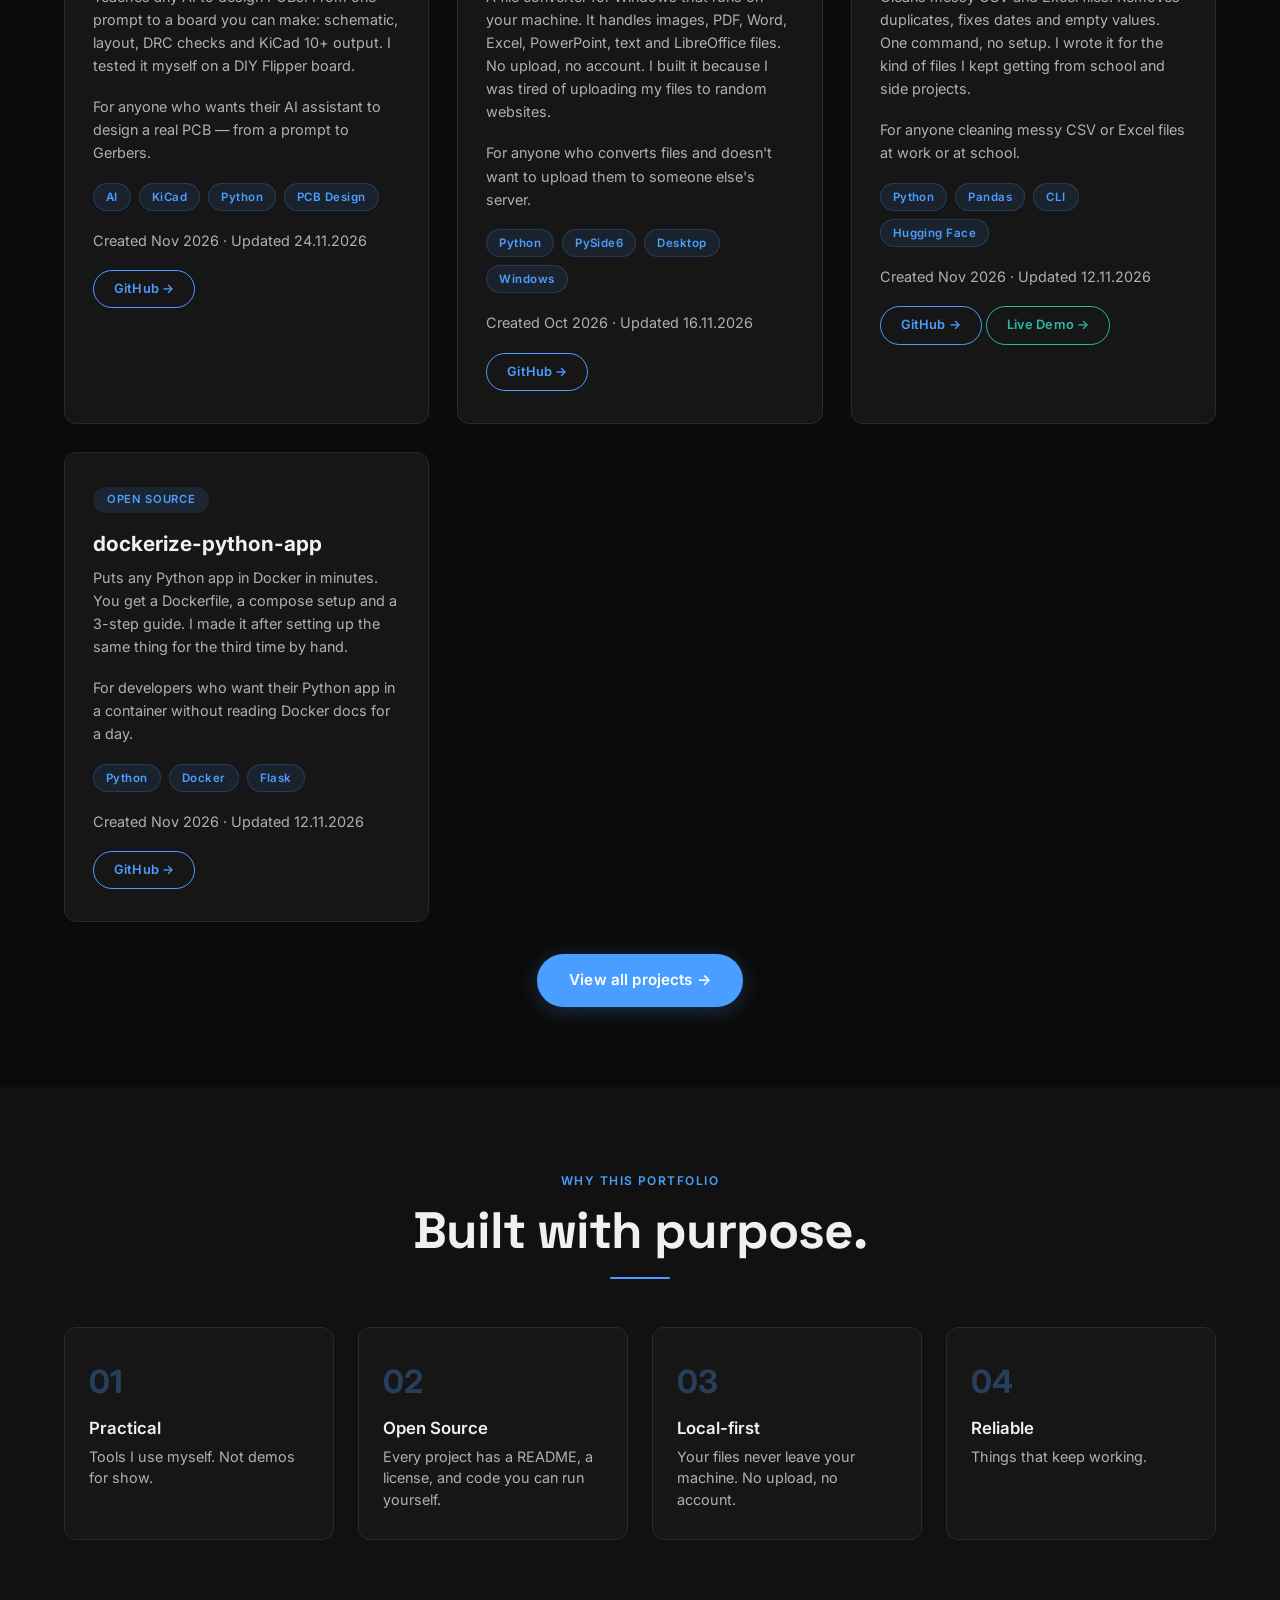
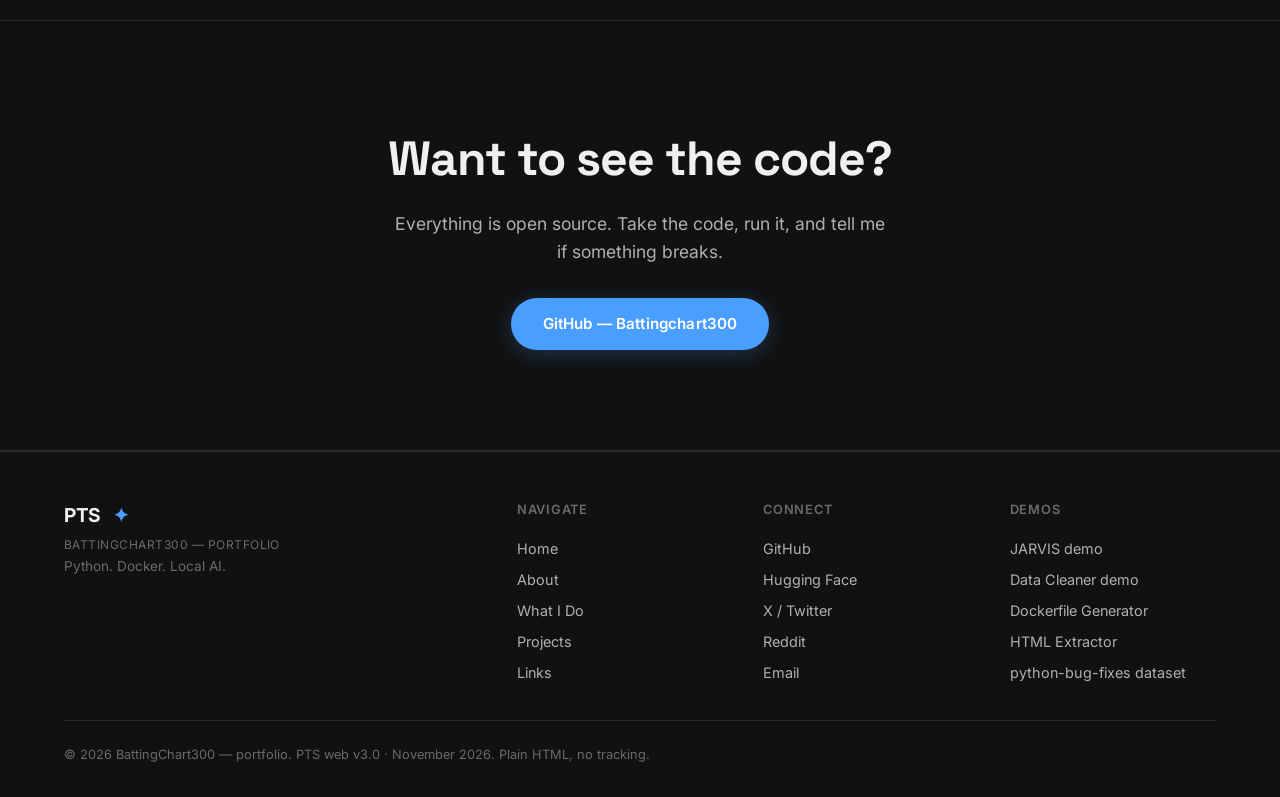
==== commit 48a296df: "Wave 2a: python-automation-scripts card, project dates, how-this-site-is-built section, footer PTS w" ====
--- a/index.html
+++ b/index.html
@@ -202,7 +202,7 @@
 
             <div class="projects-grid">
                 <div class="project-card reveal reveal-delay-1">
-                    <span class="badge dev">v1.2.1</span>
+                    <span class="badge dev">v1.2.5</span>
                     <h3>ai-pcb-design-skill</h3>
                     <p>
                         Teaches any AI to design PCBs. From one prompt to a board you can make: schematic, layout, DRC checks and KiCad 10+ output. I tested it myself on a DIY Flipper board.
@@ -214,6 +214,7 @@
                         <span class="tech-tag">Python</span>
                         <span class="tech-tag">PCB Design</span>
                     </div>
+                    <p class="project-date">Created Nov 2026 · Updated 24.11.2026</p>
                     <a href="https://github.com/Battingchart300/ai-pcb-design-skill" target="_blank" rel="noopener noreferrer" class="btn btn-outline-accent btn-sm">GitHub →</a>
                 </div>
                 <div class="project-card reveal reveal-delay-2">
@@ -229,6 +230,7 @@
                         <span class="tech-tag">Desktop</span>
                         <span class="tech-tag">Windows</span>
                     </div>
+                    <p class="project-date">Created Oct 2026 · Updated 16.11.2026</p>
                     <a href="https://github.com/Battingchart300/CONVERTOR-APP" target="_blank" rel="noopener noreferrer" class="btn btn-outline-accent btn-sm">GitHub →</a>
                 </div>
                 <div class="project-card reveal reveal-delay-3">
@@ -244,6 +246,7 @@
                         <span class="tech-tag">CLI</span>
                         <span class="tech-tag">Hugging Face</span>
                     </div>
+                    <p class="project-date">Created Nov 2026 · Updated 12.11.2026</p>
                     <a href="https://github.com/Battingchart300/python-data-cleaner" target="_blank" rel="noopener noreferrer" class="btn btn-outline-accent btn-sm">GitHub →</a>
                     <a href="https://huggingface.co/spaces/Battingchart300/python-data-cleaner" target="_blank" rel="noopener noreferrer" class="btn btn-demo btn-sm">Live Demo →</a>
                 </div>
@@ -259,6 +262,7 @@
                         <span class="tech-tag">Docker</span>
                         <span class="tech-tag">Flask</span>
                     </div>
+                    <p class="project-date">Created Nov 2026 · Updated 12.11.2026</p>
                     <a href="https://github.com/Battingchart300/dockerize-python-app" target="_blank" rel="noopener noreferrer" class="btn btn-outline-accent btn-sm">GitHub →</a>
                 </div>
             </div>
@@ -350,7 +354,7 @@
                 </div>
             </div>
             <div class="footer-bottom">
-                <span>&copy; 2026 BattingChart300 — portfolio. Plain HTML, no tracking.</span>
+                <span>&copy; 2026 BattingChart300 — portfolio. PTS web v3.0 · November 2026. Plain HTML, no tracking.</span>
             </div>
         </div>
     </footer>
--- a/style.css
+++ b/style.css
@@ -1148,3 +1148,8 @@
     color: var(--text-muted);
     margin-bottom: 12px;
 }
+.project-date {
+    font-size: 0.82rem;
+    color: var(--text-muted);
+    margin-bottom: 12px;
+}
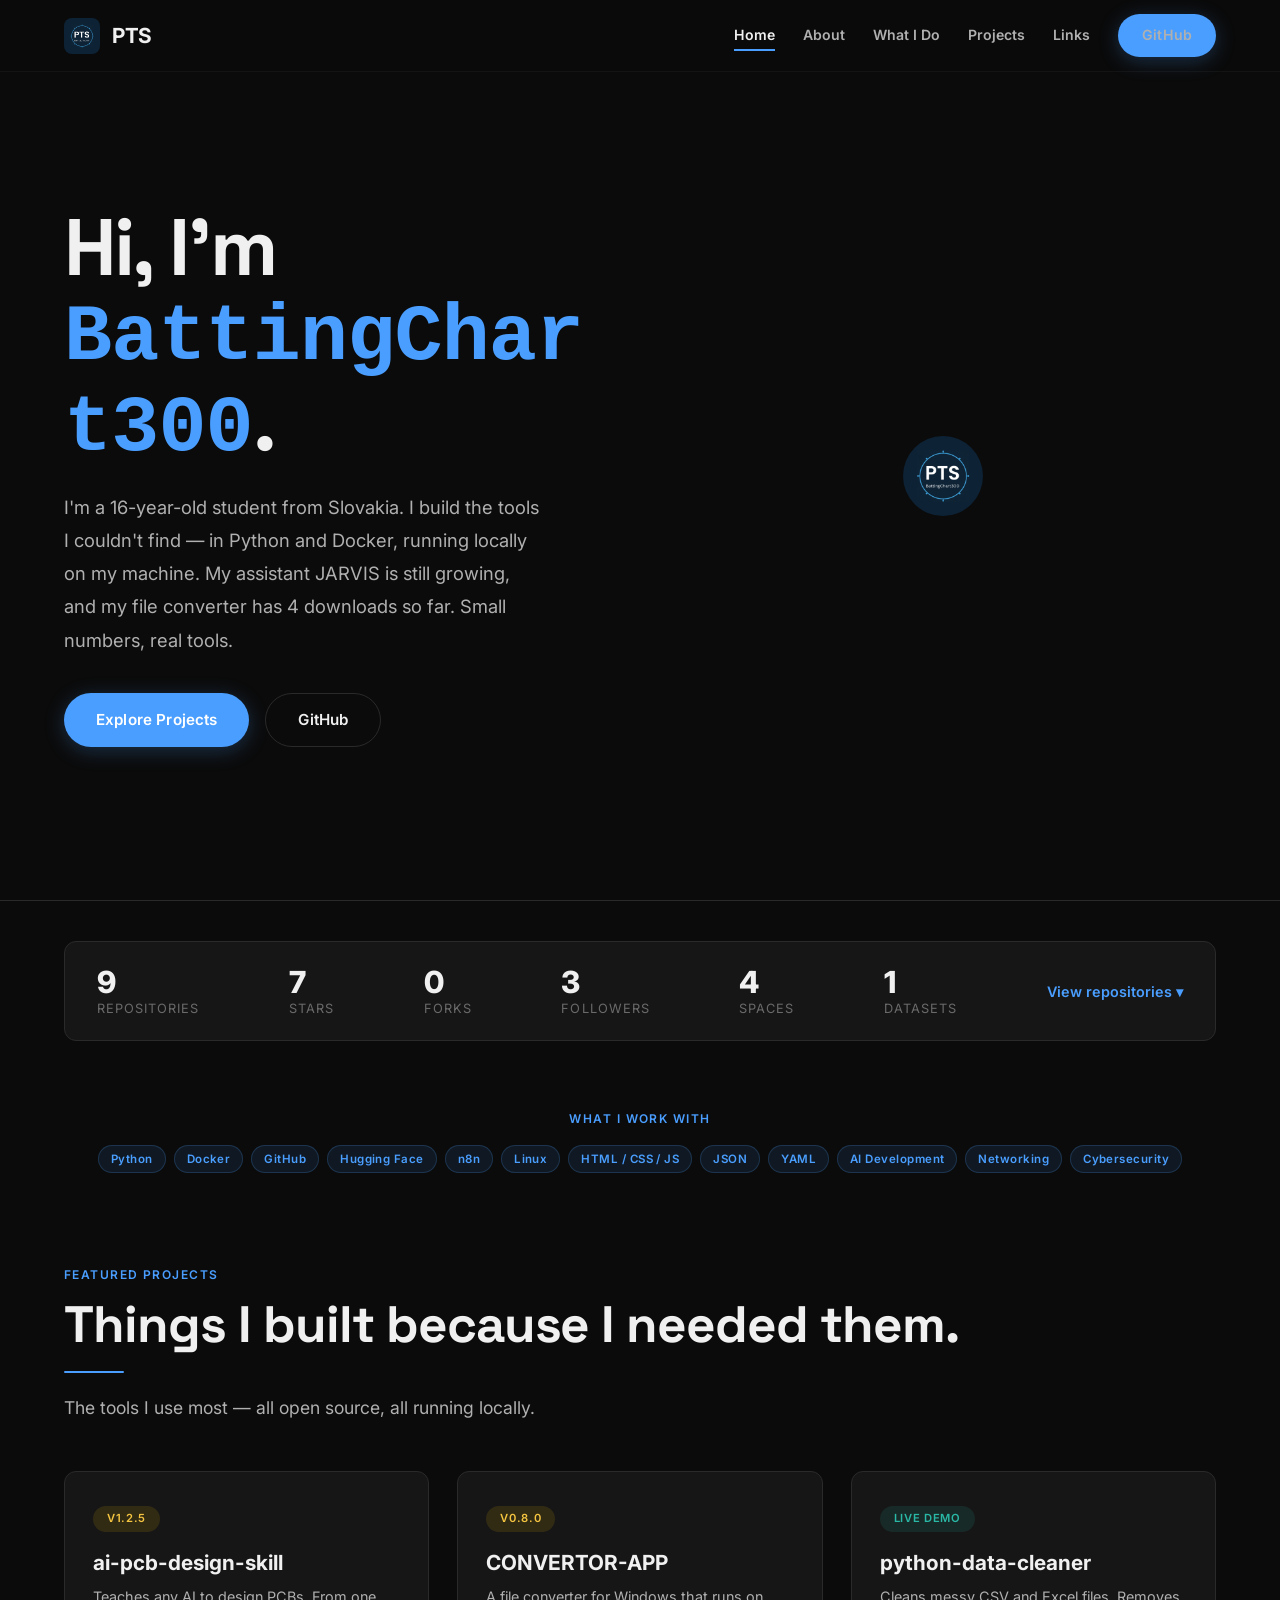
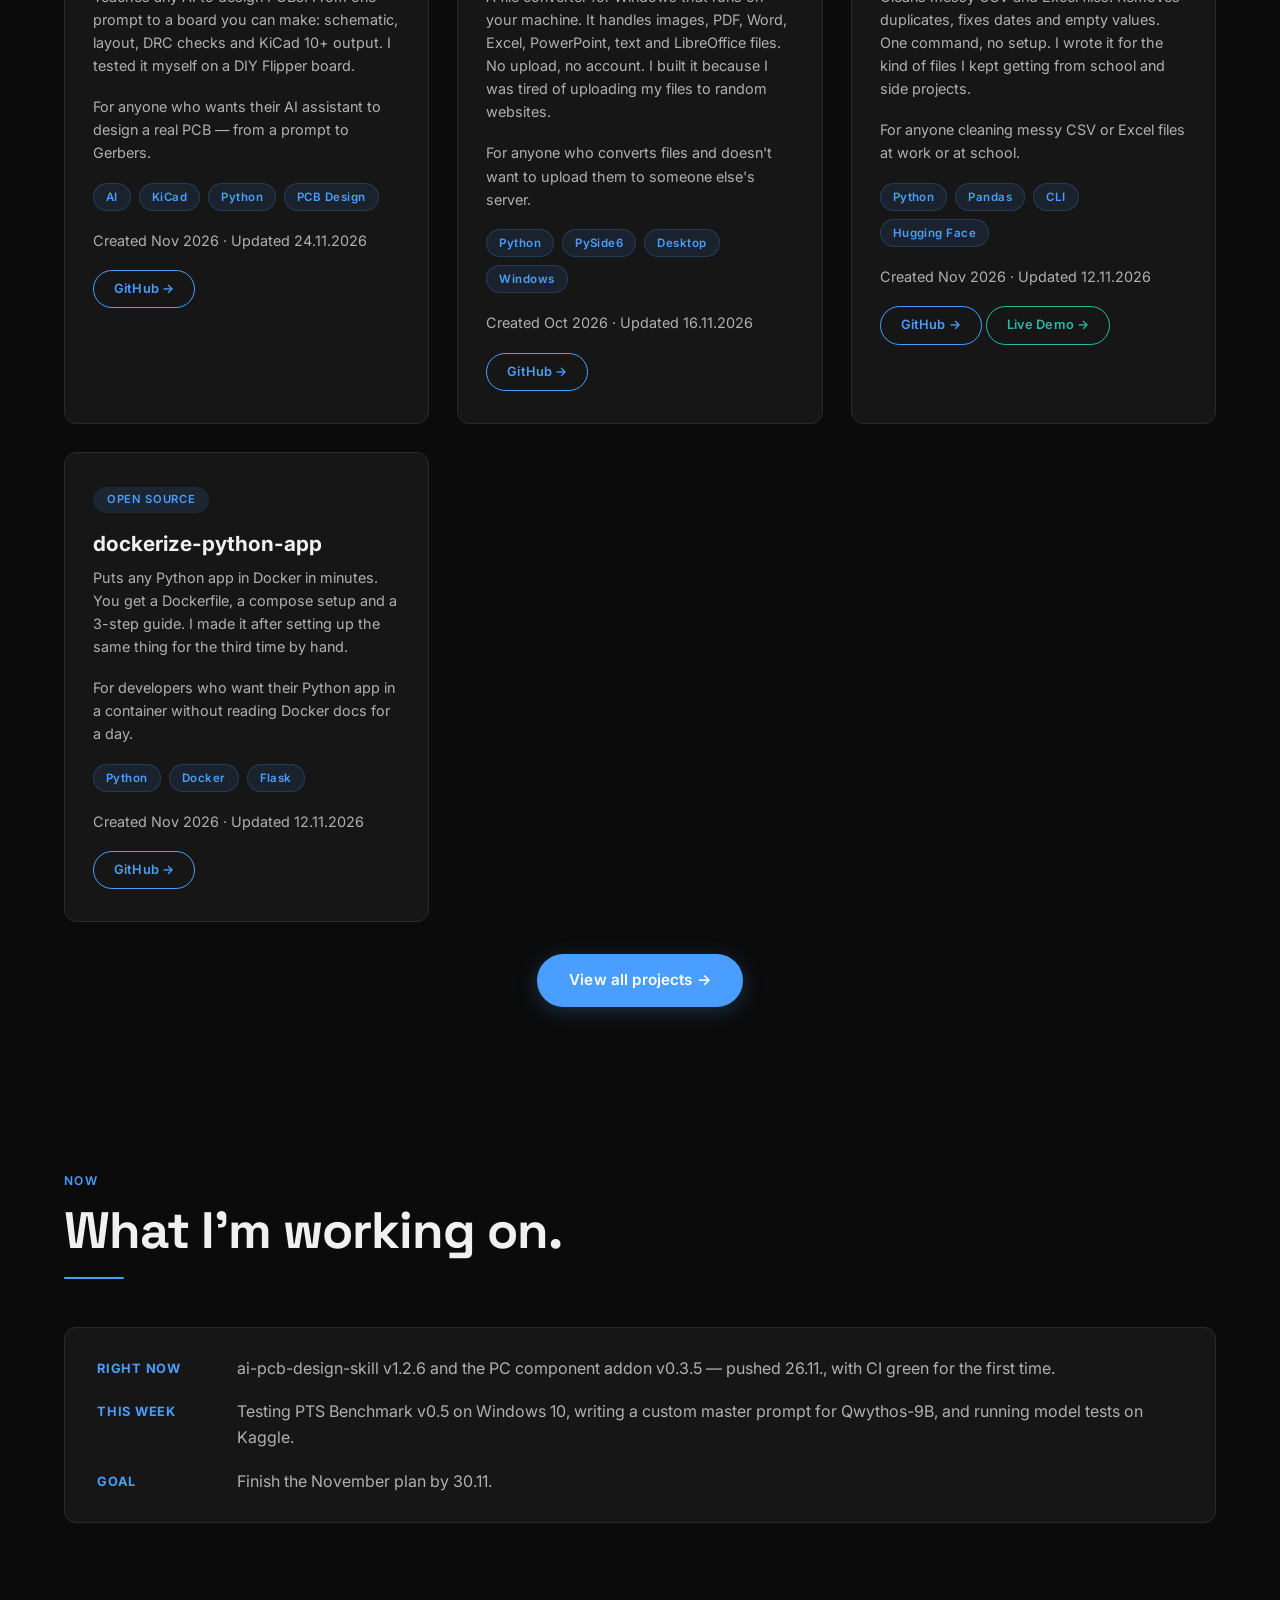
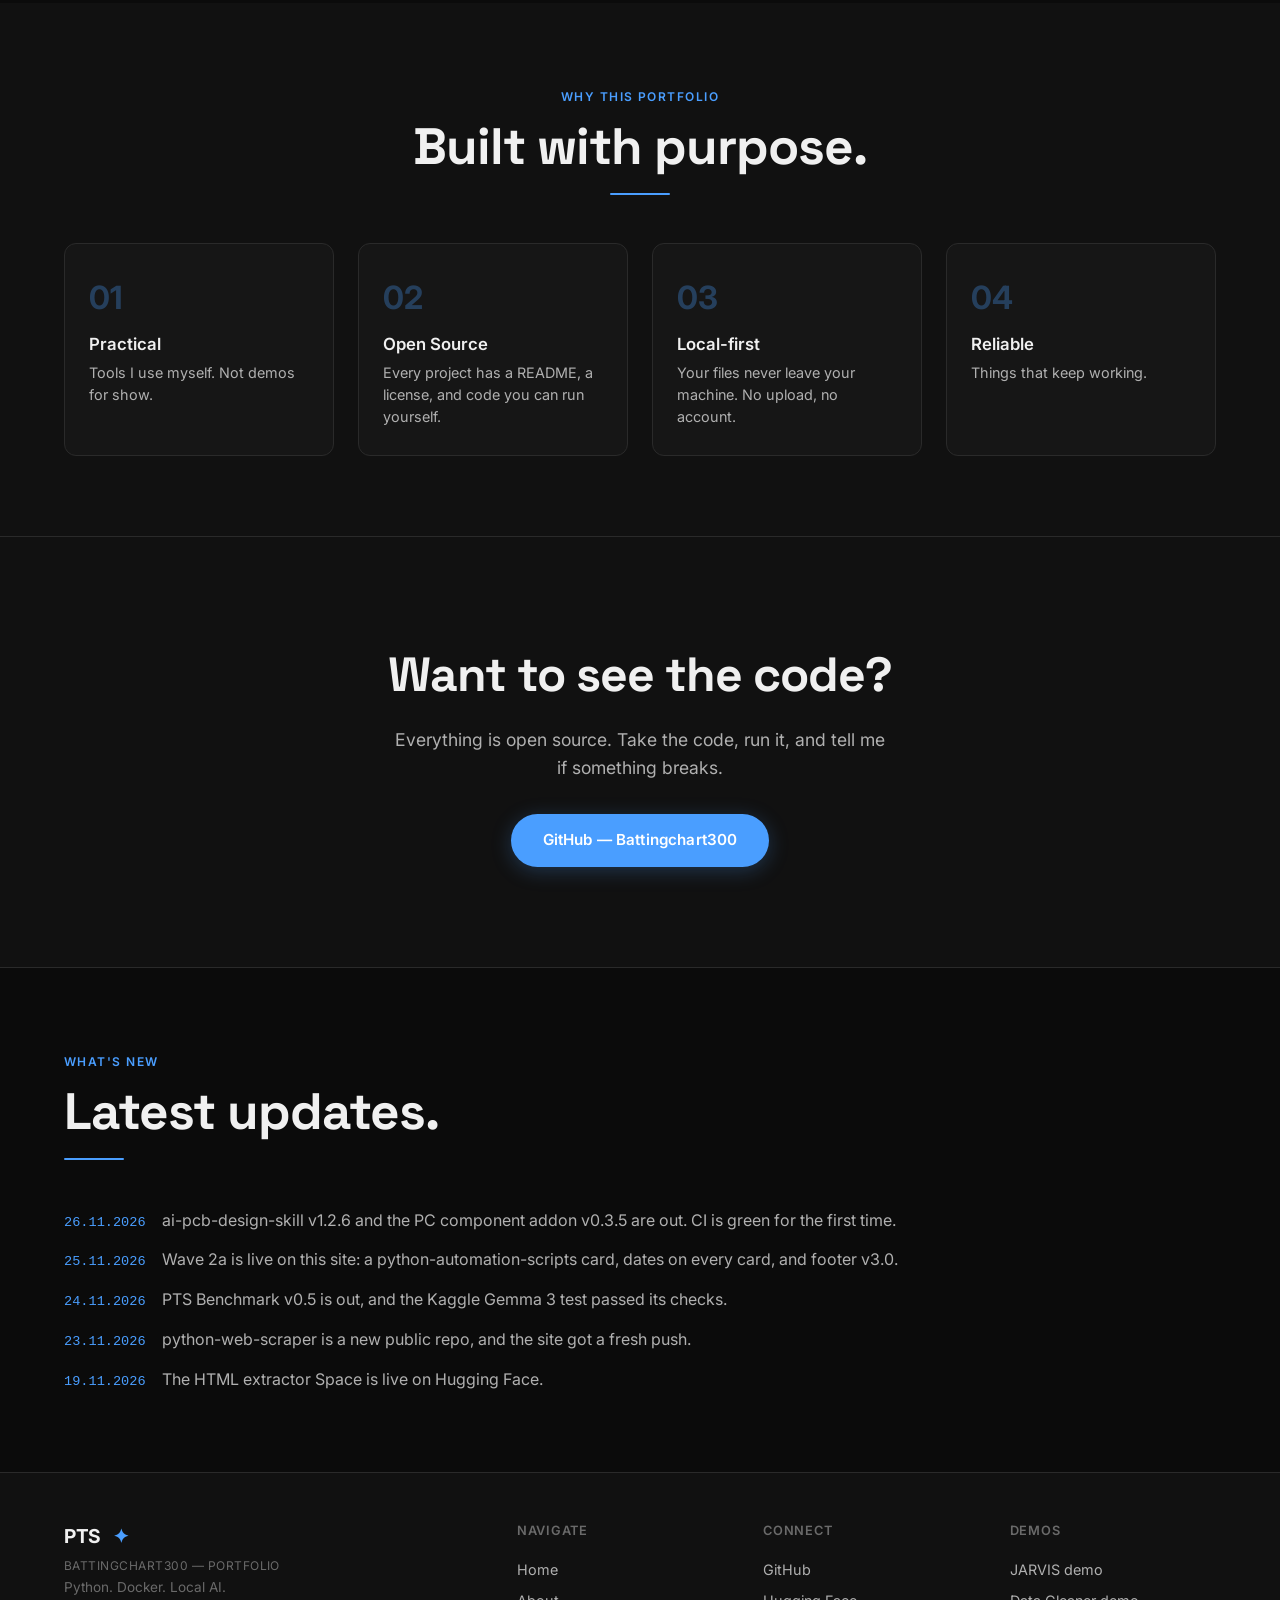
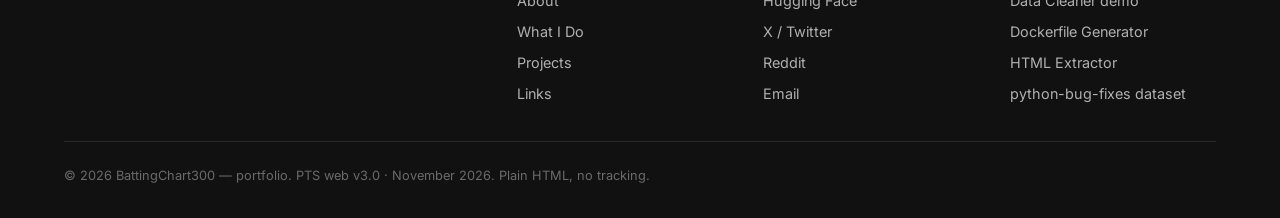
==== commit ab8d9634: "Web: vlna 1 push 3 + vlna 2b (#2 Co prave robim, #5 Co je nove, #13 Mimo kodu, #20 rozcestnik tem)" ====
--- a/index.html
+++ b/index.html
@@ -273,6 +273,32 @@
         </div>
     </section>
 
+    <!-- ═══════════ NOW ═══════════ -->
+    <section id="now">
+        <div class="container">
+            <div class="section-header reveal">
+                <span class="section-label">Now</span>
+                <h2 class="section-title">What I'm working on.</h2>
+                <div class="section-divider"></div>
+            </div>
+
+            <div class="now-box reveal">
+                <div class="now-row">
+                    <span class="now-label">Right now</span>
+                    <p>ai-pcb-design-skill v1.2.6 and the PC component addon v0.3.5 — pushed 26.11., with CI green for the first time.</p>
+                </div>
+                <div class="now-row">
+                    <span class="now-label">This week</span>
+                    <p>Testing PTS Benchmark v0.5 on Windows 10, writing a custom master prompt for Qwythos-9B, and running model tests on Kaggle.</p>
+                </div>
+                <div class="now-row">
+                    <span class="now-label">Goal</span>
+                    <p>Finish the November plan by 30.11.</p>
+                </div>
+            </div>
+        </div>
+    </section>
+
 
     <!-- ═══════════ WHY THIS PORTFOLIO ═══════════ -->
     <section class="bg-elevated" id="why-pts">
@@ -316,6 +342,40 @@
                 <p>Everything is open source. Take the code, run it, and tell me if something breaks.</p>
                 <a href="https://github.com/Battingchart300" target="_blank" rel="noopener noreferrer" class="btn btn-primary">GitHub — Battingchart300</a>
             </div>
+        </div>
+    </section>
+
+    <!-- ═══════════ WHAT'S NEW ═══════════ -->
+    <section id="whats-new">
+        <div class="container">
+            <div class="section-header reveal">
+                <span class="section-label">What's New</span>
+                <h2 class="section-title">Latest updates.</h2>
+                <div class="section-divider"></div>
+            </div>
+
+            <ul class="news-list reveal">
+                <li>
+                    <span class="news-date">26.11.2026</span>
+                    <p>ai-pcb-design-skill v1.2.6 and the PC component addon v0.3.5 are out. CI is green for the first time.</p>
+                </li>
+                <li>
+                    <span class="news-date">25.11.2026</span>
+                    <p>Wave 2a is live on this site: a python-automation-scripts card, dates on every card, and footer v3.0.</p>
+                </li>
+                <li>
+                    <span class="news-date">24.11.2026</span>
+                    <p>PTS Benchmark v0.5 is out, and the Kaggle Gemma 3 test passed its checks.</p>
+                </li>
+                <li>
+                    <span class="news-date">23.11.2026</span>
+                    <p>python-web-scraper is a new public repo, and the site got a fresh push.</p>
+                </li>
+                <li>
+                    <span class="news-date">19.11.2026</span>
+                    <p>The HTML extractor Space is live on Hugging Face.</p>
+                </li>
+            </ul>
         </div>
     </section>
 
--- a/style.css
+++ b/style.css
@@ -1153,3 +1153,78 @@
     color: var(--text-muted);
     margin-bottom: 12px;
 }
+
+/* ───────────── NOW BOX (Home, #2) ───────────── */
+.now-box {
+    background: var(--bg-card);
+    border: 1px solid var(--border-subtle);
+    border-radius: var(--radius);
+    padding: 28px 32px;
+    display: grid;
+    gap: 18px;
+}
+.now-row {
+    display: grid;
+    grid-template-columns: 120px 1fr;
+    gap: 8px 20px;
+}
+.now-label {
+    font-size: 0.8rem;
+    font-weight: 700;
+    letter-spacing: 0.06em;
+    text-transform: uppercase;
+    color: var(--accent);
+    padding-top: 3px;
+}
+.now-row p {
+    color: var(--text-secondary);
+    line-height: 1.6;
+    margin: 0;
+}
+@media (max-width: 600px) {
+    .now-row {
+        grid-template-columns: 1fr;
+    }
+}
+
+/* ───────────── WHAT'S NEW (Home, #5) ───────────── */
+.news-list {
+    list-style: none;
+    padding: 0;
+    margin: 0;
+    display: grid;
+    gap: 14px;
+}
+.news-list li {
+    display: flex;
+    flex-wrap: wrap;
+    gap: 4px 16px;
+    align-items: baseline;
+}
+.news-date {
+    font-family: var(--font-mono);
+    font-size: 0.85rem;
+    color: var(--accent);
+    white-space: nowrap;
+}
+.news-list p {
+    color: var(--text-secondary);
+    line-height: 1.6;
+    margin: 0;
+}
+
+/* ───────────── TOPIC CROSSROADS (What I Do, #20) ───────────── */
+.topics-crossroads {
+    margin-top: 40px;
+}
+.topics-crossroads .section-label {
+    display: block;
+    margin-bottom: 16px;
+}
+.topics-tags a.tech-tag {
+    text-decoration: none;
+    transition: background var(--transition);
+}
+.topics-tags a.tech-tag:hover {
+    background: rgba(74, 158, 255, 0.2);
+}
